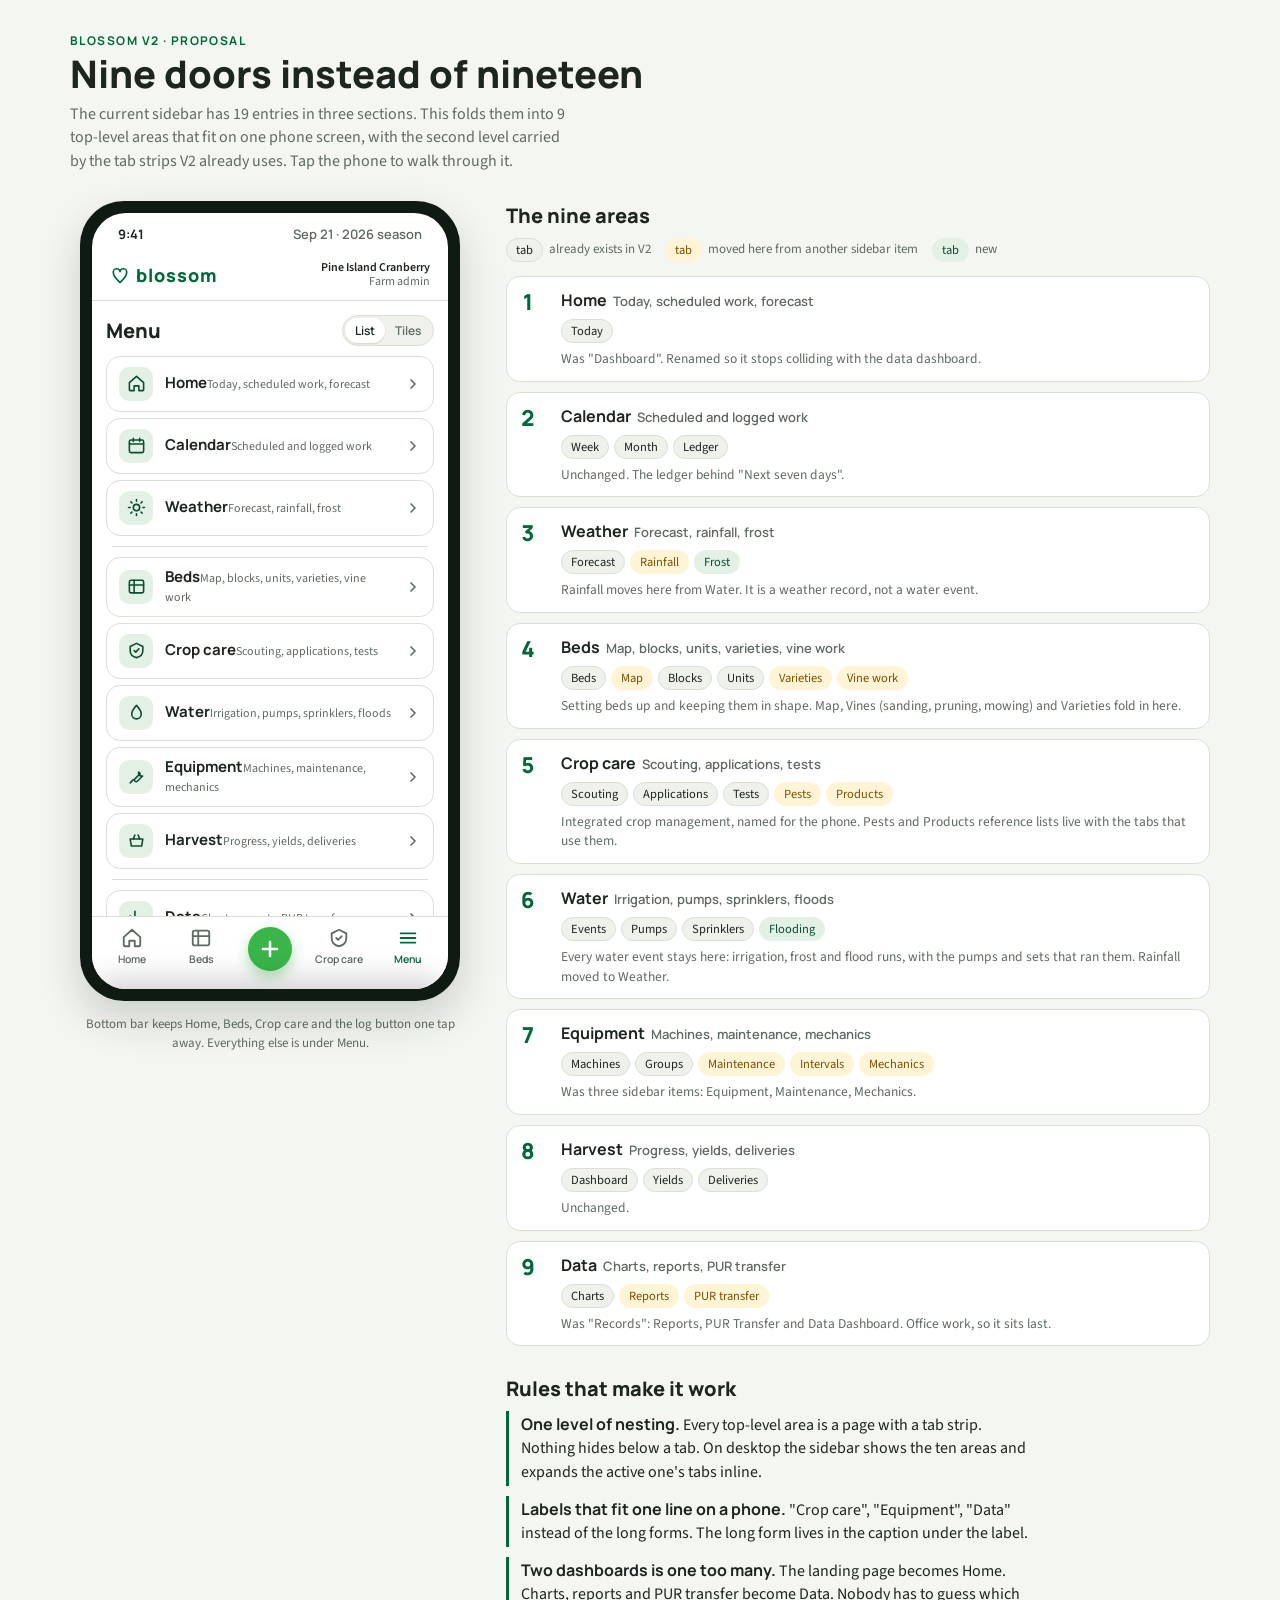
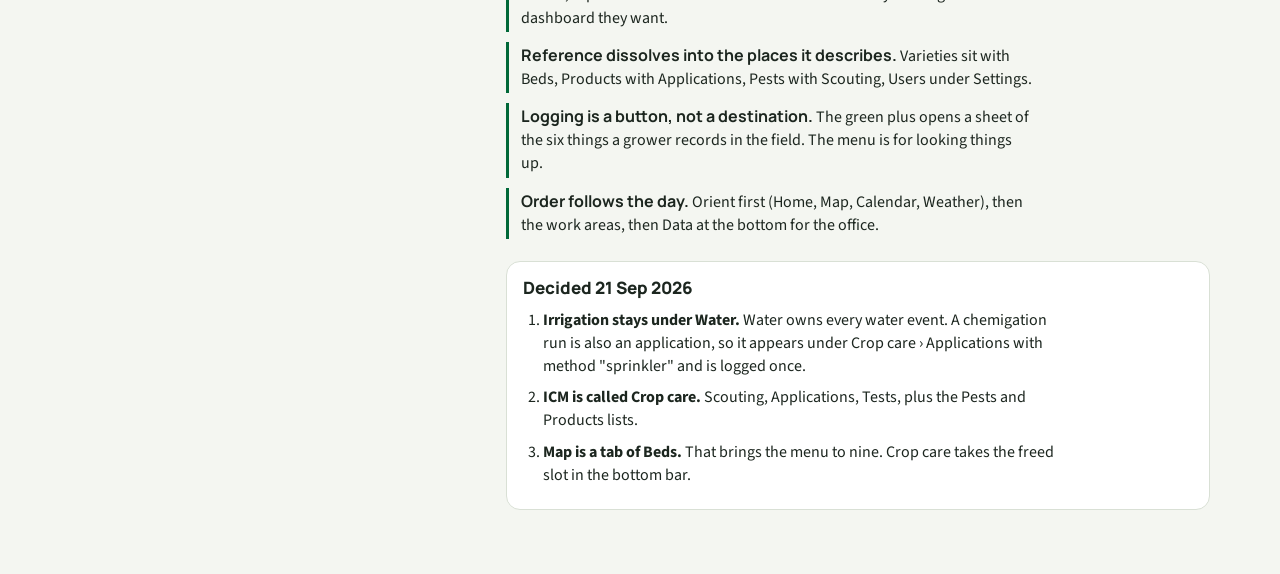
==== index.html @ a171e137 "Blossom V2 navigation proposal mockup Co-Authored-By: Claude Fable 5.1 <noreply@anthropic.com>" ====
<!doctype html>
<html lang="en">
<head>
<meta charset="utf-8">
<meta name="viewport" content="width=device-width, initial-scale=1, viewport-fit=cover">
<meta name="robots" content="noindex, nofollow">
<title>Blossom V2 Navigation</title>
<style>html{color-scheme:light dark;height:100%}body{margin:0}img{max-width:100%}[hidden]{display:none!important}</style>
<link rel="stylesheet" href="https://fonts.googleapis.com/css2?family=Manrope:wght@500;600;700;800&family=Source+Sans+3:wght@400;600&display=swap">
<style>
:root{
  --green-deep:#006838; --green:#39b54a; --lime:#d7df23;
  --bg:#f4f6f1; --surface:#ffffff; --surface-2:#eef2ea;
  --ink:#1c261f; --muted:#5f6b62; --line:#d9e0d5;
  --accent:#006838; --accent-soft:#e3f1e5; --accent-ink:#0b4d2c;
  --moved:#fff4d6; --moved-ink:#7a5200;
  --phone:#0f1a13; --shadow:0 18px 40px rgba(20,40,25,.18);
  --display:"Manrope",ui-sans-serif,system-ui,-apple-system,"Segoe UI",sans-serif;
  --body:"Source Sans 3",ui-sans-serif,system-ui,-apple-system,"Segoe UI",sans-serif;
}
@media (prefers-color-scheme: dark){
  :root:not([data-theme="light"]){
    --bg:#111813; --surface:#182019; --surface-2:#1f2a21;
    --ink:#e8eee7; --muted:#9aa89d; --line:#2b372e;
    --accent:#5ccb6c; --accent-soft:#1f3a27; --accent-ink:#bfe9c6;
    --moved:#3b3012; --moved-ink:#f0d48a;
    --phone:#050906; --shadow:0 18px 40px rgba(0,0,0,.5);
  }
}
:root[data-theme="dark"]{
  --bg:#111813; --surface:#182019; --surface-2:#1f2a21;
  --ink:#e8eee7; --muted:#9aa89d; --line:#2b372e;
  --accent:#5ccb6c; --accent-soft:#1f3a27; --accent-ink:#bfe9c6;
  --moved:#3b3012; --moved-ink:#f0d48a;
  --phone:#050906; --shadow:0 18px 40px rgba(0,0,0,.5);
}
*{box-sizing:border-box}
body{background:var(--bg);color:var(--ink);font-family:var(--body);font-size:16px;line-height:1.45;margin:0}
.wrap{max-width:1180px;margin:0 auto;padding-block:32px 64px;padding-inline:20px}
header.top{display:flex;flex-wrap:wrap;align-items:flex-end;justify-content:space-between;gap:12px 24px;margin-bottom:28px}
.eyebrow{font-family:var(--display);font-size:12px;font-weight:700;letter-spacing:.12em;text-transform:uppercase;color:var(--accent)}
h1{font-family:var(--display);font-size:clamp(26px,3.4vw,38px);font-weight:800;line-height:1.1;margin:4px 0 0;text-wrap:balance}
.lede{max-width:62ch;color:var(--muted);margin:8px 0 0}
.layout{display:grid;grid-template-columns:400px 1fr;gap:36px;align-items:start}
@media (max-width:860px){.layout{grid-template-columns:1fr}}

/* phone */
.phone-col{position:sticky;top:16px}
@media (max-width:860px){.phone-col{position:static}}
.phone{width:100%;max-width:380px;margin:0 auto;aspect-ratio:380/800;background:var(--phone);border-radius:44px;padding:12px;box-shadow:var(--shadow);position:relative}
.screen{position:absolute;inset:12px;border-radius:34px;background:var(--surface);overflow:hidden;display:flex;flex-direction:column}
.statusbar{height:44px;flex:none;display:flex;align-items:center;justify-content:space-between;padding:0 26px;font-family:var(--display);font-size:13px;font-weight:700}
.statusbar span:last-child{font-weight:600;color:var(--muted)}
.appbar{flex:none;display:flex;align-items:center;gap:10px;padding:4px 18px 10px;border-bottom:1px solid var(--line)}
.appbar .logo{display:flex;align-items:center;gap:6px;font-family:var(--display);font-weight:800;font-size:18px;letter-spacing:.06em;color:var(--green-deep)}
:root[data-theme="dark"] .appbar .logo{color:var(--accent)}
@media (prefers-color-scheme: dark){:root:not([data-theme="light"]) .appbar .logo{color:var(--accent)}}
.appbar .farm{margin-left:auto;font-size:12px;color:var(--muted);text-align:right;line-height:1.2}
.appbar .farm b{display:block;color:var(--ink);font-weight:600}
.view{flex:1;overflow:auto;padding:12px 14px 16px;-webkit-overflow-scrolling:touch}
.view[hidden]{display:none}
.viewhead{display:flex;align-items:center;gap:8px;margin:2px 0 10px}
.viewhead h2{font-family:var(--display);font-size:20px;font-weight:800;margin:0}
.viewhead .mode{margin-left:auto;display:inline-flex;border:1px solid var(--line);border-radius:999px;padding:2px;background:var(--surface-2)}
.viewhead .mode button{border:0;background:transparent;font:600 12px var(--display);color:var(--muted);padding:4px 10px;border-radius:999px;cursor:pointer}
.viewhead .mode button[aria-pressed="true"]{background:var(--surface);color:var(--ink);box-shadow:0 1px 2px rgba(0,0,0,.12)}
.menu{display:grid;gap:6px}
.menu.grid{grid-template-columns:1fr 1fr;gap:8px}
.item{display:flex;align-items:center;gap:12px;width:100%;text-align:left;border:1px solid var(--line);background:var(--surface);border-radius:14px;padding:10px 12px;cursor:pointer;color:var(--ink);font-family:var(--body)}
.item:focus-visible{outline:2px solid var(--accent);outline-offset:2px}
.item .ic{flex:none;width:34px;height:34px;border-radius:10px;background:var(--accent-soft);color:var(--accent-ink);display:grid;place-items:center}
.item .ic svg{width:19px;height:19px}
.item .lbl{font-family:var(--display);font-weight:700;font-size:15px;line-height:1.15}
.item .cap{font-size:12px;color:var(--muted);line-height:1.2;margin-top:2px}
.item .chev{margin-left:auto;color:var(--muted);flex:none}
.menu.grid .item{flex-direction:column;align-items:flex-start;gap:8px;padding:12px}
.menu.grid .item .chev{display:none}
.menu.grid .item .cap{display:-webkit-box;-webkit-line-clamp:2;-webkit-box-orient:vertical;overflow:hidden}
.divider{height:1px;background:var(--line);margin:4px 6px}
.menu.grid .divider{grid-column:1/-1}
.sub .back{display:inline-flex;align-items:center;gap:6px;border:0;background:transparent;color:var(--accent);font:600 14px var(--display);padding:4px 0;cursor:pointer}
.sub h2{font-family:var(--display);font-size:22px;font-weight:800;margin:6px 0 2px}
.sub .why{font-size:13px;color:var(--muted);margin:0 0 12px}
.tabs{display:flex;gap:6px;overflow-x:auto;padding-bottom:6px;margin-bottom:12px;scrollbar-width:none}
.tabs::-webkit-scrollbar{display:none}
.tabs button{flex:none;border:1px solid var(--line);background:var(--surface);border-radius:999px;padding:6px 12px;font:600 13px var(--display);color:var(--muted);cursor:pointer;white-space:nowrap}
.tabs button[aria-selected="true"]{background:var(--accent);border-color:var(--accent);color:#fff}
:root[data-theme="dark"] .tabs button[aria-selected="true"]{color:#0b1a0f}
@media (prefers-color-scheme: dark){:root:not([data-theme="light"]) .tabs button[aria-selected="true"]{color:#0b1a0f}}
.tabs button .from{display:inline-block;margin-left:6px;font-size:10px;font-weight:700;letter-spacing:.04em;text-transform:uppercase;background:var(--moved);color:var(--moved-ink);border-radius:6px;padding:1px 5px}
.tabs button[aria-selected="true"] .from{background:rgba(255,255,255,.25);color:#fff}
.placeholder{border:1px dashed var(--line);border-radius:14px;padding:14px;color:var(--muted);font-size:13px;min-height:120px}
.placeholder b{display:block;color:var(--ink);font-family:var(--display);font-size:15px;margin-bottom:6px}
.placeholder ul{margin:6px 0 0;padding-left:18px}
.placeholder li{margin:2px 0}
.tabbar{flex:none;display:grid;grid-template-columns:repeat(5,1fr);border-top:1px solid var(--line);padding:6px 6px 14px;background:var(--surface)}
.tabbar button{border:0;background:transparent;display:flex;flex-direction:column;align-items:center;gap:3px;font:600 10.5px var(--display);color:var(--muted);padding:4px 0;cursor:pointer;border-radius:10px}
.tabbar button svg{width:22px;height:22px}
.tabbar button[aria-current="page"]{color:var(--accent)}
.tabbar .plus{align-self:center}
.tabbar .plus span.dot{width:44px;height:44px;border-radius:50%;background:var(--green);color:#fff;display:grid;place-items:center;box-shadow:0 6px 14px rgba(57,181,74,.4)}
.tabbar .plus span.dot svg{width:24px;height:24px}
.sheet{position:absolute;left:0;right:0;bottom:0;background:var(--surface);border-radius:22px 22px 0 0;padding:10px 14px 24px;box-shadow:0 -10px 30px rgba(0,0,0,.18);transform:translateY(100%);transition:transform .25s ease}
.sheet.open{transform:none}
@media (prefers-reduced-motion:reduce){.sheet{transition:none}}
.sheet .grab{width:38px;height:4px;border-radius:2px;background:var(--line);margin:0 auto 10px}
.sheet h3{font-family:var(--display);font-size:16px;margin:0 0 8px}
.sheet .log{display:grid;grid-template-columns:1fr 1fr;gap:6px}
.sheet .log button{border:1px solid var(--line);background:var(--surface-2);border-radius:12px;padding:10px;text-align:left;font:600 13px var(--display);color:var(--ink);cursor:pointer}
.sheet .log button small{display:block;font:400 11px var(--body);color:var(--muted);margin-top:2px}
.scrim{position:absolute;inset:0;background:rgba(10,20,12,.35);opacity:0;pointer-events:none;transition:opacity .2s}
.scrim.open{opacity:1;pointer-events:auto}
.hint{text-align:center;font-size:13px;color:var(--muted);margin-top:14px}

/* right column */
.doc h2{font-family:var(--display);font-size:20px;font-weight:800;margin:0 0 8px}
.doc p{margin:0 0 12px;max-width:66ch}
.tree{display:grid;gap:10px;margin:0 0 28px}
.node{border:1px solid var(--line);background:var(--surface);border-radius:14px;padding:12px 14px;display:grid;grid-template-columns:auto 1fr;gap:6px 12px;align-items:start}
.node .n{font-family:var(--display);font-weight:800;font-size:22px;color:var(--accent);line-height:1;padding-top:2px;min-width:28px;font-variant-numeric:tabular-nums}
.node .t{font-family:var(--display);font-weight:700;font-size:16px}
.node .t small{font-weight:600;color:var(--muted);margin-left:6px;font-size:13px}
.node .chips{grid-column:2;display:flex;flex-wrap:wrap;gap:5px}
.chip{font-size:12.5px;border:1px solid var(--line);border-radius:999px;padding:2px 9px;background:var(--surface-2);color:var(--ink)}
.chip.moved{background:var(--moved);color:var(--moved-ink);border-color:transparent}
.chip.new{background:var(--accent-soft);color:var(--accent-ink);border-color:transparent}
.node .note{grid-column:2;font-size:13.5px;color:var(--muted)}
.legend{display:flex;flex-wrap:wrap;gap:8px 14px;font-size:13px;color:var(--muted);margin:0 0 14px}
.legend span{display:inline-flex;align-items:center;gap:6px}
.rules{display:grid;gap:10px;margin:0;padding:0;list-style:none}
.rules li{border-left:3px solid var(--accent);padding:2px 0 2px 12px;max-width:66ch}
.rules b{font-family:var(--display)}
.decide{background:var(--surface);border:1px solid var(--line);border-radius:14px;padding:14px 16px;margin-top:22px}
.decide h2{font-size:17px}
.decide ol{margin:0;padding-left:20px}
.decide li{margin:0 0 8px;max-width:66ch}
</style>

</head>
<body>
<div class="wrap">
  <header class="top">
    <div>
      <div class="eyebrow">Blossom V2 · proposal</div>
      <h1>Nine doors instead of nineteen</h1>
      <p class="lede">The current sidebar has 19 entries in three sections. This folds them into 9 top-level areas that fit on one phone screen, with the second level carried by the tab strips V2 already uses. Tap the phone to walk through it.</p>
    </div>
  </header>

  <div class="layout">
    <div class="phone-col">
      <div class="phone">
        <div class="screen">
          <div class="statusbar"><span>9:41</span><span>Sep 21 · 2026 season</span></div>
          <div class="appbar">
            <div class="logo"><svg width="20" height="20" viewBox="0 0 24 24" fill="none" stroke="currentColor" stroke-width="2" stroke-linecap="round" stroke-linejoin="round"><path d="M12 21c-4-4-8-7-8-12a4 4 0 0 1 8-1 4 4 0 0 1 8 1c0 5-4 8-8 12z"/></svg>blossom</div>
            <div class="farm"><b>Pine Island Cranberry</b>Farm admin</div>
          </div>

          <div class="view" id="menuView">
            <div class="viewhead">
              <h2>Menu</h2>
              <div class="mode" role="group" aria-label="Menu layout">
                <button type="button" id="modeList" aria-pressed="true">List</button>
                <button type="button" id="modeGrid" aria-pressed="false">Tiles</button>
              </div>
            </div>
            <div class="menu" id="menu"></div>
            <p class="hint">Faint lines group the nine into orient · work · review.</p>
          </div>

          <div class="view sub" id="subView" hidden>
            <button type="button" class="back" id="backBtn"><svg width="16" height="16" viewBox="0 0 24 24" fill="none" stroke="currentColor" stroke-width="2.5" stroke-linecap="round" stroke-linejoin="round"><path d="M15 18l-6-6 6-6"/></svg>Menu</button>
            <h2 id="subTitle"></h2>
            <p class="why" id="subWhy"></p>
            <div class="tabs" id="subTabs" role="tablist"></div>
            <div class="placeholder" id="subBody"></div>
          </div>

          <div class="tabbar">
            <button type="button" data-go="home"><svg viewBox="0 0 24 24" fill="none" stroke="currentColor" stroke-width="2" stroke-linecap="round" stroke-linejoin="round"><path d="M3 11l9-8 9 8v9a1 1 0 0 1-1 1h-5v-6H9v6H4a1 1 0 0 1-1-1z"/></svg>Home</button>
            <button type="button" data-go="beds"><svg viewBox="0 0 24 24" fill="none" stroke="currentColor" stroke-width="2" stroke-linecap="round" stroke-linejoin="round"><rect x="3" y="4" width="18" height="16" rx="2"/><path d="M3 10h18M9 4v16"/></svg>Beds</button>
            <button type="button" class="plus" id="plusBtn" aria-label="Log something"><span class="dot"><svg viewBox="0 0 24 24" fill="none" stroke="currentColor" stroke-width="2.5" stroke-linecap="round"><path d="M12 5v14M5 12h14"/></svg></span></button>
            <button type="button" data-go="icm"><svg viewBox="0 0 24 24" fill="none" stroke="currentColor" stroke-width="2" stroke-linecap="round" stroke-linejoin="round"><path d="M12 3l8 4v5c0 5-3.5 8-8 9-4.5-1-8-4-8-9V7z"/><path d="M9 12l2 2 4-4"/></svg>Crop care</button>
            <button type="button" id="menuBtn" aria-current="page"><svg viewBox="0 0 24 24" fill="none" stroke="currentColor" stroke-width="2" stroke-linecap="round"><path d="M4 7h16M4 12h16M4 17h16"/></svg>Menu</button>
          </div>

          <div class="scrim" id="scrim"></div>
          <div class="sheet" id="sheet" role="dialog" aria-label="Log something">
            <div class="grab"></div>
            <h3>Log something</h3>
            <div class="log">
              <button type="button">Scouting report<small>Sweep counts by bed</small></button>
              <button type="button">Application<small>Product, rate, beds, method</small></button>
              <button type="button">Irrigation or frost<small>Pump, sprinkler set, hours</small></button>
              <button type="button">Vine work<small>Sanding, pruning, mowing</small></button>
              <button type="button">Harvest delivery<small>Barrels by bed</small></button>
              <button type="button">Maintenance<small>Service or work order</small></button>
            </div>
          </div>
        </div>
      </div>
      <p class="hint">Bottom bar keeps Home, Beds, Crop care and the log button one tap away. Everything else is under Menu.</p>
    </div>

    <div class="doc">
      <h2>The nine areas</h2>
      <div class="legend">
        <span><span class="chip">tab</span> already exists in V2</span>
        <span><span class="chip moved">tab</span> moved here from another sidebar item</span>
        <span><span class="chip new">tab</span> new</span>
      </div>
      <div class="tree" id="tree"></div>

      <h2>Rules that make it work</h2>
      <ul class="rules">
        <li><b>One level of nesting.</b> Every top-level area is a page with a tab strip. Nothing hides below a tab. On desktop the sidebar shows the ten areas and expands the active one's tabs inline.</li>
        <li><b>Labels that fit one line on a phone.</b> "Crop care", "Equipment", "Data" instead of the long forms. The long form lives in the caption under the label.</li>
        <li><b>Two dashboards is one too many.</b> The landing page becomes Home. Charts, reports and PUR transfer become Data. Nobody has to guess which dashboard they want.</li>
        <li><b>Reference dissolves into the places it describes.</b> Varieties sit with Beds, Products with Applications, Pests with Scouting, Users under Settings.</li>
        <li><b>Logging is a button, not a destination.</b> The green plus opens a sheet of the six things a grower records in the field. The menu is for looking things up.</li>
        <li><b>Order follows the day.</b> Orient first (Home, Map, Calendar, Weather), then the work areas, then Data at the bottom for the office.</li>
      </ul>

      <div class="decide">
        <h2>Decided 21 Sep 2026</h2>
        <ol>
          <li><b>Irrigation stays under Water.</b> Water owns every water event. A chemigation run is also an application, so it appears under Crop care › Applications with method "sprinkler" and is logged once.</li>
          <li><b>ICM is called Crop care.</b> Scouting, Applications, Tests, plus the Pests and Products lists.</li>
          <li><b>Map is a tab of Beds.</b> That brings the menu to nine. Crop care takes the freed slot in the bottom bar.</li>
        </ol>
      </div>
    </div>
  </div>
</div>

<script>
const ICONS = {
  home:'<svg viewBox="0 0 24 24" fill="none" stroke="currentColor" stroke-width="2" stroke-linecap="round" stroke-linejoin="round"><path d="M3 11l9-8 9 8v9a1 1 0 0 1-1 1h-5v-6H9v6H4a1 1 0 0 1-1-1z"/></svg>',
  beds:'<svg viewBox="0 0 24 24" fill="none" stroke="currentColor" stroke-width="2" stroke-linecap="round" stroke-linejoin="round"><rect x="3" y="4" width="18" height="16" rx="2"/><path d="M3 10h18M9 4v16"/></svg>',
  map:'<svg viewBox="0 0 24 24" fill="none" stroke="currentColor" stroke-width="2" stroke-linecap="round" stroke-linejoin="round"><path d="M9 4l6 2 6-2v14l-6 2-6-2-6 2V6z"/><path d="M9 4v14M15 6v14"/></svg>',
  calendar:'<svg viewBox="0 0 24 24" fill="none" stroke="currentColor" stroke-width="2" stroke-linecap="round" stroke-linejoin="round"><rect x="3" y="5" width="18" height="16" rx="2"/><path d="M3 10h18M8 3v4M16 3v4"/></svg>',
  weather:'<svg viewBox="0 0 24 24" fill="none" stroke="currentColor" stroke-width="2" stroke-linecap="round" stroke-linejoin="round"><circle cx="12" cy="12" r="4"/><path d="M12 2v2M12 20v2M2 12h2M20 12h2M4.9 4.9l1.4 1.4M17.7 17.7l1.4 1.4M4.9 19.1l1.4-1.4M17.7 6.3l1.4-1.4"/></svg>',
  icm:'<svg viewBox="0 0 24 24" fill="none" stroke="currentColor" stroke-width="2" stroke-linecap="round" stroke-linejoin="round"><path d="M12 3l8 4v5c0 5-3.5 8-8 9-4.5-1-8-4-8-9V7z"/><path d="M9 12l2 2 4-4"/></svg>',
  water:'<svg viewBox="0 0 24 24" fill="none" stroke="currentColor" stroke-width="2" stroke-linecap="round" stroke-linejoin="round"><path d="M12 3s6 6.5 6 11a6 6 0 0 1-12 0c0-4.5 6-11 6-11z"/></svg>',
  equipment:'<svg viewBox="0 0 24 24" fill="none" stroke="currentColor" stroke-width="2" stroke-linecap="round" stroke-linejoin="round"><path d="M14.7 6.3a4 4 0 0 0 5 5L13 18a2.1 2.1 0 0 1-3-3l6.7-6.7z"/><path d="M4 20l4-4"/></svg>',
  harvest:'<svg viewBox="0 0 24 24" fill="none" stroke="currentColor" stroke-width="2" stroke-linecap="round" stroke-linejoin="round"><path d="M4 10h16l-1.5 9h-13z"/><path d="M8 10l2-5M16 10l-2-5"/></svg>',
  data:'<svg viewBox="0 0 24 24" fill="none" stroke="currentColor" stroke-width="2" stroke-linecap="round" stroke-linejoin="round"><path d="M4 20V10M10 20V4M16 20v-7M22 20H2"/></svg>'
};

const AREAS = [
  {id:'home', label:'Home', cap:'Today, scheduled work, forecast', group:1,
   why:'Was "Dashboard". Renamed so it stops colliding with the data dashboard.',
   tabs:[['Today','']],
   body:{b:'What is on screen', items:['Scouting since last walk','Soil and tissue tests due','Equipment past its interval','Next seven days: scheduled vs forecast']}},
  {id:'calendar', label:'Calendar', cap:'Scheduled and logged work', group:1,
   why:'Unchanged. The ledger behind "Next seven days".',
   tabs:[['Week',''],['Month',''],['Ledger','']],
   body:{b:'Calendar', items:['Everything scheduled across all areas','Filter by area or crew']}},
  {id:'weather', label:'Weather', cap:'Forecast, rainfall, frost', group:1,
   why:'Rainfall moves here from Water. It is a weather record, not a water event.',
   tabs:[['Forecast',''],['Rainfall','moved'],['Frost','new']],
   body:{b:'Weather', items:['7-day forecast with wind for spray windows','Rain gauge log','Frost nights and low readings']}},

  {id:'beds', label:'Beds', cap:'Map, blocks, units, varieties, vine work', group:2,
   why:'Setting beds up and keeping them in shape. Map, Vines (sanding, pruning, mowing) and Varieties fold in here.',
   tabs:[['Beds',''],['Map','moved'],['Blocks',''],['Units',''],['Varieties','moved'],['Vine work','moved']],
   body:{b:'Bed maintenance', items:['Map tab: tap a bed on the ground to open it','Sanding, pruning and mowing history by bed','Years since last sanding at a glance','Planted year, production status, acreage']}},
  {id:'icm', label:'Crop care', cap:'Scouting, applications, tests', group:2,
   why:'Integrated crop management, named for the phone. Pests and Products reference lists live with the tabs that use them.',
   tabs:[['Scouting',''],['Applications',''],['Tests',''],['Pests','moved'],['Products','moved']],
   body:{b:'Crop care', items:['Sweep counts vs threshold per pest','Applications with method: boom, sprinkler, air','Soil and tissue by list or periodic table','Pest thresholds and product labels one tap from the log']}},
  {id:'water', label:'Water', cap:'Irrigation, pumps, sprinklers, floods', group:2,
   why:'Every water event stays here: irrigation, frost and flood runs, with the pumps and sets that ran them. Rainfall moved to Weather.',
   tabs:[['Events',''],['Pumps',''],['Sprinklers',''],['Flooding','new']],
   body:{b:'Water', items:['Irrigation and frost runs by pump and set','Chemigation shows here and under Applications','Pump list with meter readings','Harvest and winter floods by bed']}},
  {id:'equipment', label:'Equipment', cap:'Machines, maintenance, mechanics', group:2,
   why:'Was three sidebar items: Equipment, Maintenance, Mechanics.',
   tabs:[['Machines',''],['Groups',''],['Maintenance','moved'],['Intervals','moved'],['Mechanics','moved']],
   body:{b:'Equipment', items:['Machines with next service due','Log an event or request a work order','Service intervals by hours or date']}},
  {id:'harvest', label:'Harvest', cap:'Progress, yields, deliveries', group:2,
   why:'Unchanged.',
   tabs:[['Dashboard',''],['Yields',''],['Deliveries','']],
   body:{b:'Harvest', items:['Percent harvested and barrels to date','Barrels per acre by bed and variety','Delivery tickets']}},

  {id:'data', label:'Data', cap:'Charts, reports, PUR transfer', group:3,
   why:'Was "Records": Reports, PUR Transfer and Data Dashboard. Office work, so it sits last.',
   tabs:[['Charts',''],['Reports','moved'],['PUR transfer','moved']],
   body:{b:'Data', items:['Yield by year, barrels per acre by variety','Printable and exportable reports','Pesticide use report transfer']}}
];

const menu = document.getElementById('menu');
const tree = document.getElementById('tree');
let lastGroup = 0;
AREAS.forEach((a, i) => {
  if (a.group !== lastGroup && lastGroup !== 0) {
    const d = document.createElement('div'); d.className='divider'; menu.appendChild(d);
  }
  lastGroup = a.group;
  const b = document.createElement('button');
  b.type='button'; b.className='item'; b.dataset.id=a.id;
  b.innerHTML = `<span class="ic">${ICONS[a.id]}</span><span><span class="lbl">${a.label}</span><span class="cap">${a.cap}</span></span><svg class="chev" width="16" height="16" viewBox="0 0 24 24" fill="none" stroke="currentColor" stroke-width="2.5" stroke-linecap="round" stroke-linejoin="round"><path d="M9 6l6 6-6 6"/></svg>`;
  b.addEventListener('click', () => open(a.id));
  menu.appendChild(b);

  const n = document.createElement('div'); n.className='node';
  const chips = a.tabs.map(([t,k]) => `<span class="chip ${k}">${t}</span>`).join('');
  n.innerHTML = `<div class="n">${i+1}</div><div class="t">${a.label}<small>${a.cap}</small></div><div class="chips">${chips}</div><div class="note">${a.why}</div>`;
  tree.appendChild(n);
});

const menuView = document.getElementById('menuView');
const subView = document.getElementById('subView');
const menuBtn = document.getElementById('menuBtn');
function setCurrent(id){
  document.querySelectorAll('.tabbar button[data-go]').forEach(b => b.removeAttribute('aria-current'));
  menuBtn.removeAttribute('aria-current');
  const t = document.querySelector(`.tabbar button[data-go="${id}"]`);
  if (t) t.setAttribute('aria-current','page'); else if (id==='menu') menuBtn.setAttribute('aria-current','page');
}
function open(id){
  const a = AREAS.find(x => x.id===id); if(!a) return;
  document.getElementById('subTitle').textContent = a.label;
  document.getElementById('subWhy').textContent = a.why;
  const tabs = document.getElementById('subTabs'); tabs.innerHTML='';
  a.tabs.forEach(([t,k],i) => {
    const b = document.createElement('button'); b.type='button'; b.setAttribute('role','tab');
    b.setAttribute('aria-selected', i===0 ? 'true':'false');
    b.innerHTML = t + (k==='moved' ? '<span class="from">moved</span>' : k==='new' ? '<span class="from">new</span>' : '');
    b.addEventListener('click', () => { tabs.querySelectorAll('button').forEach(x=>x.setAttribute('aria-selected','false')); b.setAttribute('aria-selected','true'); });
    tabs.appendChild(b);
  });
  document.getElementById('subBody').innerHTML = `<b>${a.body.b}</b><ul>${a.body.items.map(x=>`<li>${x}</li>`).join('')}</ul>`;
  menuView.hidden = true; subView.hidden = false; subView.scrollTop = 0;
  setCurrent(id);
}
function showMenu(){ subView.hidden = true; menuView.hidden = false; setCurrent('menu'); }
document.getElementById('backBtn').addEventListener('click', showMenu);
menuBtn.addEventListener('click', showMenu);
document.querySelectorAll('.tabbar button[data-go]').forEach(b => b.addEventListener('click', () => open(b.dataset.go)));

const sheet = document.getElementById('sheet'), scrim = document.getElementById('scrim');
function toggleSheet(on){ sheet.classList.toggle('open', on); scrim.classList.toggle('open', on); }
document.getElementById('plusBtn').addEventListener('click', () => toggleSheet(!sheet.classList.contains('open')));
scrim.addEventListener('click', () => toggleSheet(false));
sheet.querySelectorAll('.log button').forEach(b => b.addEventListener('click', () => toggleSheet(false)));

const modeList = document.getElementById('modeList'), modeGrid = document.getElementById('modeGrid');
function setMode(grid){
  menu.classList.toggle('grid', grid);
  modeList.setAttribute('aria-pressed', String(!grid)); modeGrid.setAttribute('aria-pressed', String(grid));
  try{ localStorage.setItem('navMode', grid?'grid':'list'); }catch(e){}
}
modeList.addEventListener('click', () => setMode(false));
modeGrid.addEventListener('click', () => setMode(true));
try{ if(localStorage.getItem('navMode')==='grid') setMode(true); }catch(e){}
</script>

</body>
</html>
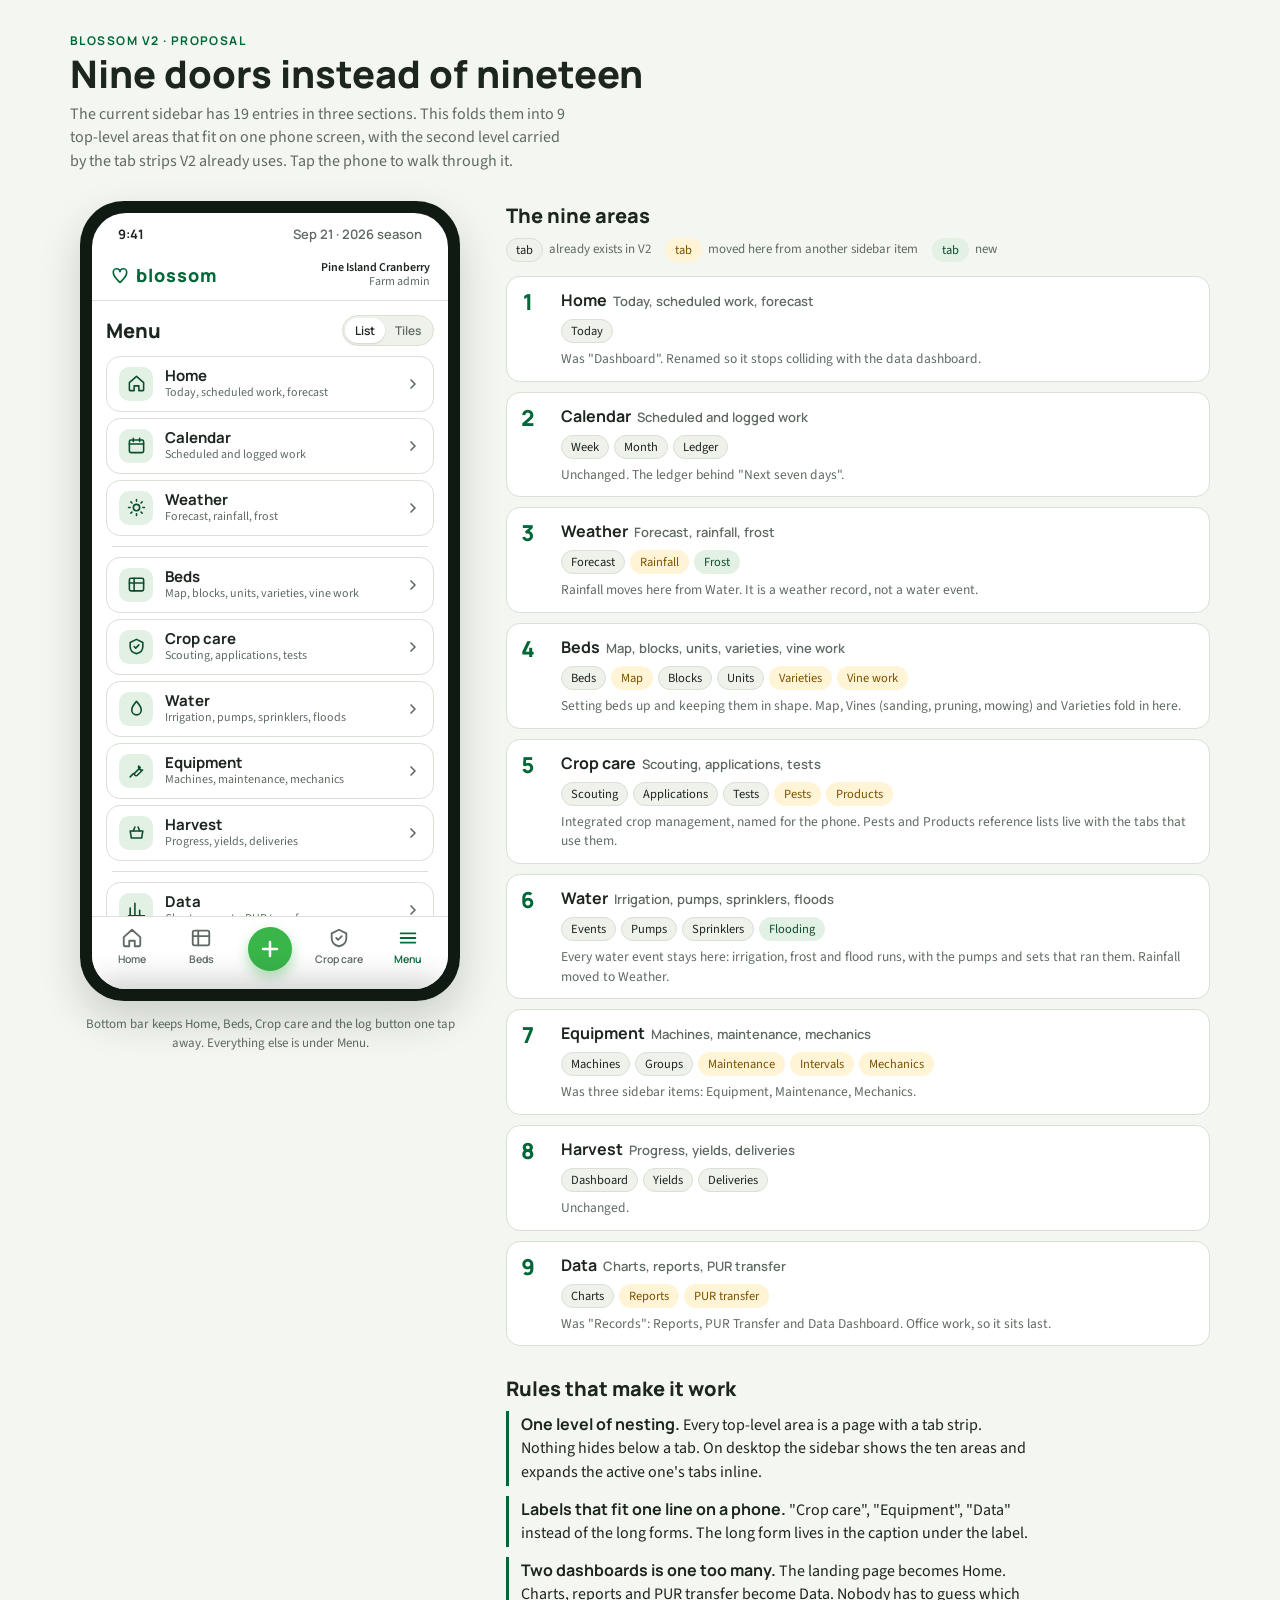
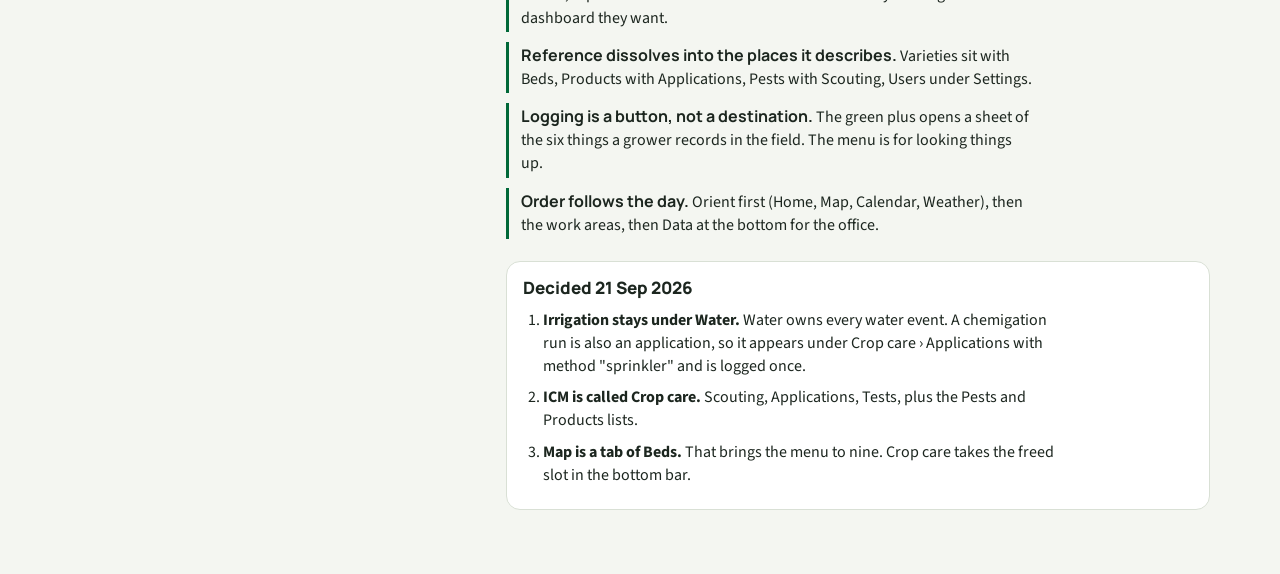
==== commit ea99cc00: "Stack menu label over caption Co-Authored-By: Claude Fable 5.1 <noreply@anthropic.com>" ====
--- a/index.html
+++ b/index.html
@@ -70,6 +70,7 @@
 .item:focus-visible{outline:2px solid var(--accent);outline-offset:2px}
 .item .ic{flex:none;width:34px;height:34px;border-radius:10px;background:var(--accent-soft);color:var(--accent-ink);display:grid;place-items:center}
 .item .ic svg{width:19px;height:19px}
+.item>span:not(.ic){display:flex;flex-direction:column;min-width:0}
 .item .lbl{font-family:var(--display);font-weight:700;font-size:15px;line-height:1.15}
 .item .cap{font-size:12px;color:var(--muted);line-height:1.2;margin-top:2px}
 .item .chev{margin-left:auto;color:var(--muted);flex:none}
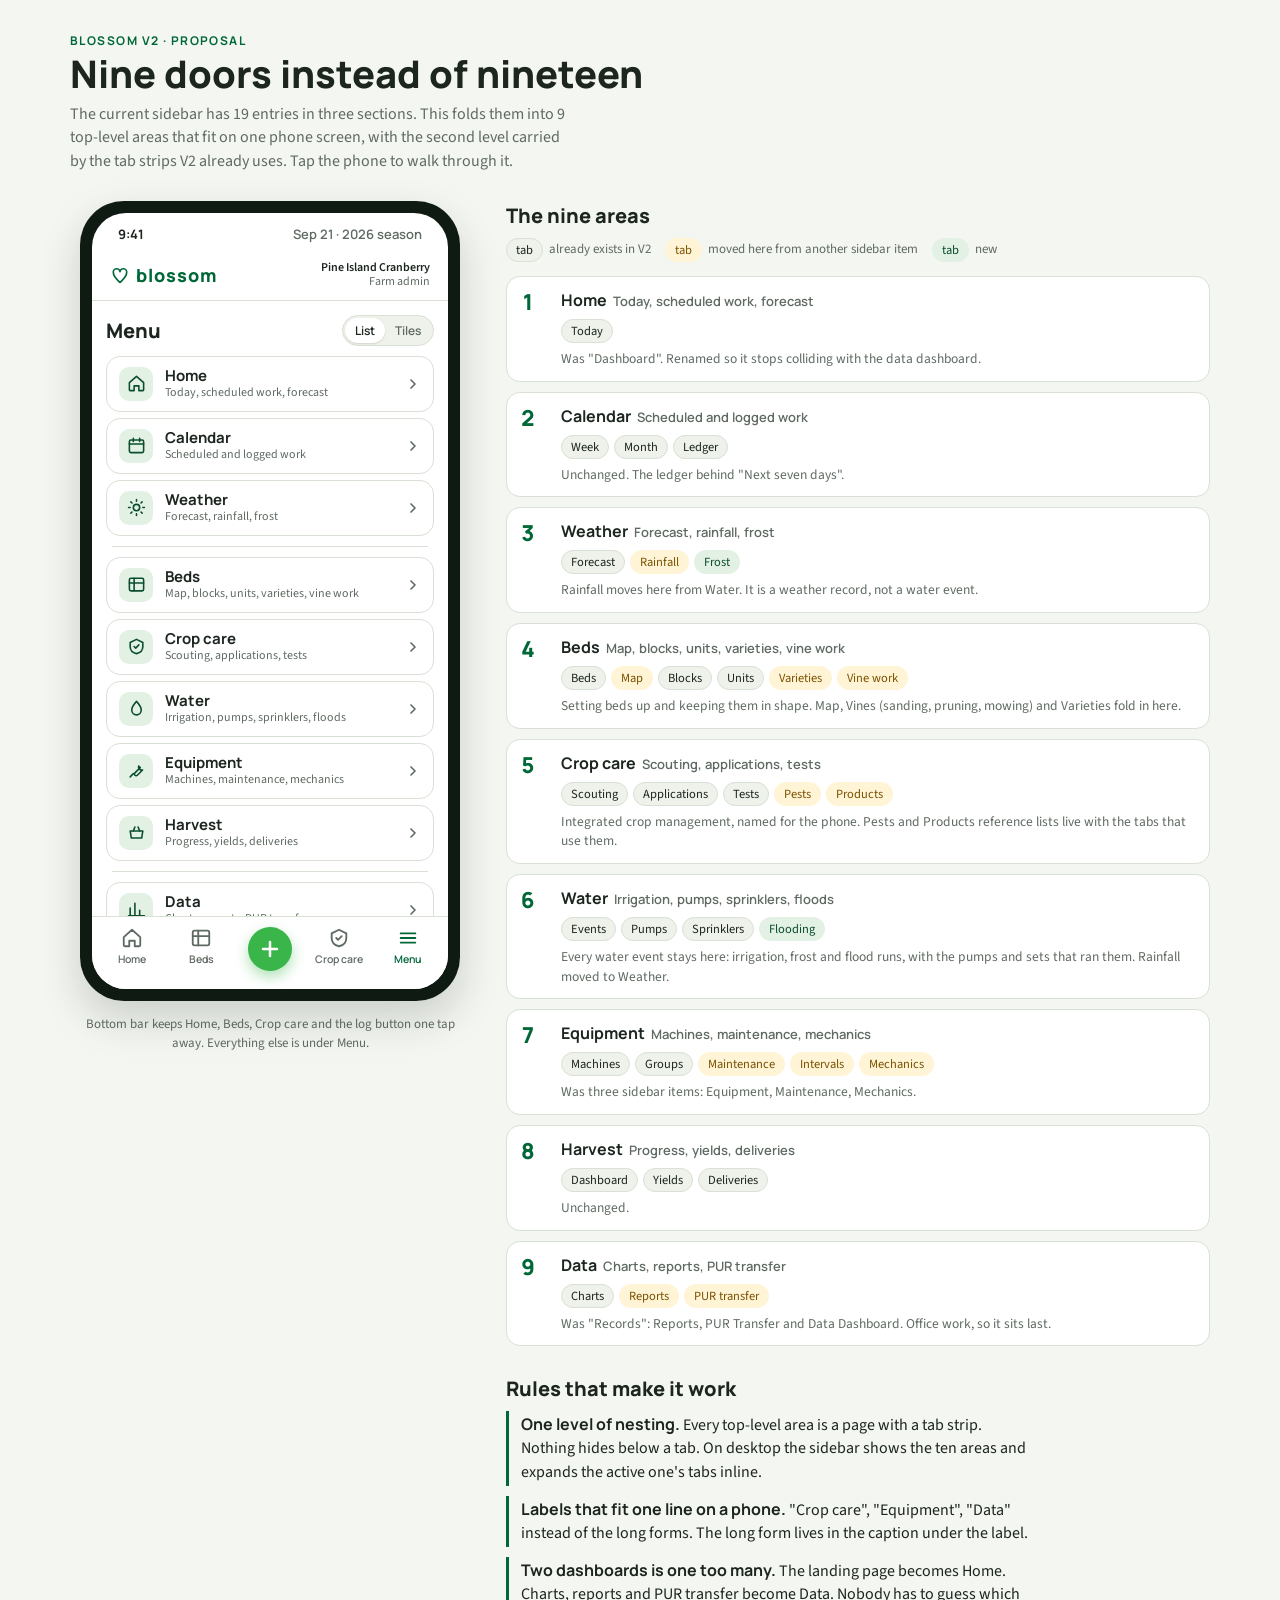
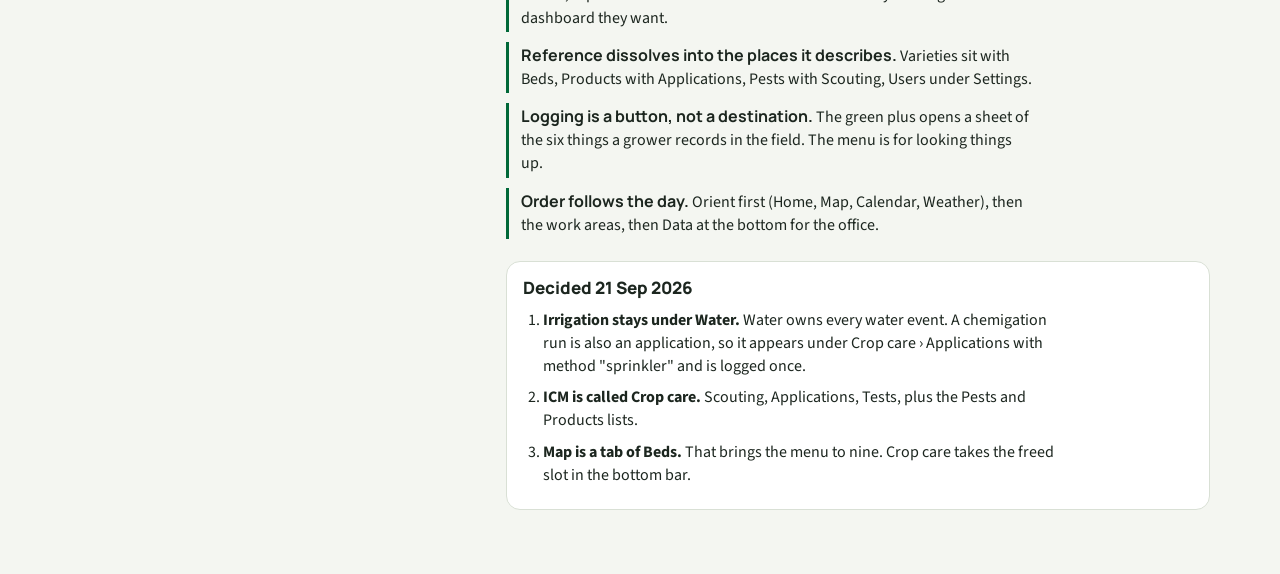
==== commit 9a3a957a: "Keep the hidden log sheet out of the scrollable area Co-Authored-By: Claude Fable 5.1 <noreply@anthr" ====
--- a/index.html
+++ b/index.html
@@ -48,7 +48,7 @@
 .phone-col{position:sticky;top:16px}
 @media (max-width:860px){.phone-col{position:static}}
 .phone{width:100%;max-width:380px;margin:0 auto;aspect-ratio:380/800;background:var(--phone);border-radius:44px;padding:12px;box-shadow:var(--shadow);position:relative}
-.screen{position:absolute;inset:12px;border-radius:34px;background:var(--surface);overflow:hidden;display:flex;flex-direction:column}
+.screen{position:absolute;inset:12px;border-radius:34px;background:var(--surface);overflow:clip;display:flex;flex-direction:column}
 .statusbar{height:44px;flex:none;display:flex;align-items:center;justify-content:space-between;padding:0 26px;font-family:var(--display);font-size:13px;font-weight:700}
 .statusbar span:last-child{font-weight:600;color:var(--muted)}
 .appbar{flex:none;display:flex;align-items:center;gap:10px;padding:4px 18px 10px;border-bottom:1px solid var(--line)}
@@ -82,13 +82,15 @@
 .sub .back{display:inline-flex;align-items:center;gap:6px;border:0;background:transparent;color:var(--accent);font:600 14px var(--display);padding:4px 0;cursor:pointer}
 .sub h2{font-family:var(--display);font-size:22px;font-weight:800;margin:6px 0 2px}
 .sub .why{font-size:13px;color:var(--muted);margin:0 0 12px}
-.tabs{display:flex;gap:6px;overflow-x:auto;padding-bottom:6px;margin-bottom:12px;scrollbar-width:none}
-.tabs::-webkit-scrollbar{display:none}
-.tabs button{flex:none;border:1px solid var(--line);background:var(--surface);border-radius:999px;padding:6px 12px;font:600 13px var(--display);color:var(--muted);cursor:pointer;white-space:nowrap}
+.tabs{display:grid;gap:6px;margin-bottom:12px}
+.tabs button{display:flex;align-items:center;gap:10px;width:100%;text-align:left;border:1px solid var(--line);background:var(--surface);border-radius:14px;padding:11px 12px;font:700 15px var(--display);color:var(--ink);cursor:pointer}
+.tabs button::after{content:"";margin-left:auto;width:8px;height:8px;border-right:2.5px solid var(--muted);border-bottom:2.5px solid var(--muted);transform:rotate(-45deg);flex:none}
 .tabs button[aria-selected="true"]{background:var(--accent);border-color:var(--accent);color:#fff}
+.tabs button[aria-selected="true"]::after{border-color:#fff}
+.tabs button:focus-visible{outline:2px solid var(--accent);outline-offset:2px}
 :root[data-theme="dark"] .tabs button[aria-selected="true"]{color:#0b1a0f}
 @media (prefers-color-scheme: dark){:root:not([data-theme="light"]) .tabs button[aria-selected="true"]{color:#0b1a0f}}
-.tabs button .from{display:inline-block;margin-left:6px;font-size:10px;font-weight:700;letter-spacing:.04em;text-transform:uppercase;background:var(--moved);color:var(--moved-ink);border-radius:6px;padding:1px 5px}
+.tabs button .from{display:inline-block;margin-left:2px;font-size:10px;font-weight:700;letter-spacing:.04em;text-transform:uppercase;background:var(--moved);color:var(--moved-ink);border-radius:6px;padding:1px 5px}
 .tabs button[aria-selected="true"] .from{background:rgba(255,255,255,.25);color:#fff}
 .placeholder{border:1px dashed var(--line);border-radius:14px;padding:14px;color:var(--muted);font-size:13px;min-height:120px}
 .placeholder b{display:block;color:var(--ink);font-family:var(--display);font-size:15px;margin-bottom:6px}
@@ -101,8 +103,8 @@
 .tabbar .plus{align-self:center}
 .tabbar .plus span.dot{width:44px;height:44px;border-radius:50%;background:var(--green);color:#fff;display:grid;place-items:center;box-shadow:0 6px 14px rgba(57,181,74,.4)}
 .tabbar .plus span.dot svg{width:24px;height:24px}
-.sheet{position:absolute;left:0;right:0;bottom:0;background:var(--surface);border-radius:22px 22px 0 0;padding:10px 14px 24px;box-shadow:0 -10px 30px rgba(0,0,0,.18);transform:translateY(100%);transition:transform .25s ease}
-.sheet.open{transform:none}
+.sheet{position:absolute;left:0;right:0;bottom:0;background:var(--surface);border-radius:22px 22px 0 0;padding:10px 14px 24px;box-shadow:0 -10px 30px rgba(0,0,0,.18);transform:translateY(100%);visibility:hidden;transition:transform .25s ease,visibility 0s linear .25s}
+.sheet.open{transform:none;visibility:visible;transition:transform .25s ease,visibility 0s}
 @media (prefers-reduced-motion:reduce){.sheet{transition:none}}
 .sheet .grab{width:38px;height:4px;border-radius:2px;background:var(--line);margin:0 auto 10px}
 .sheet h3{font-family:var(--display);font-size:16px;margin:0 0 8px}
@@ -174,7 +176,7 @@
             <button type="button" class="back" id="backBtn"><svg width="16" height="16" viewBox="0 0 24 24" fill="none" stroke="currentColor" stroke-width="2.5" stroke-linecap="round" stroke-linejoin="round"><path d="M15 18l-6-6 6-6"/></svg>Menu</button>
             <h2 id="subTitle"></h2>
             <p class="why" id="subWhy"></p>
-            <div class="tabs" id="subTabs" role="tablist"></div>
+            <div class="tabs" id="subTabs" role="tablist" aria-label="Sections"></div>
             <div class="placeholder" id="subBody"></div>
           </div>
 
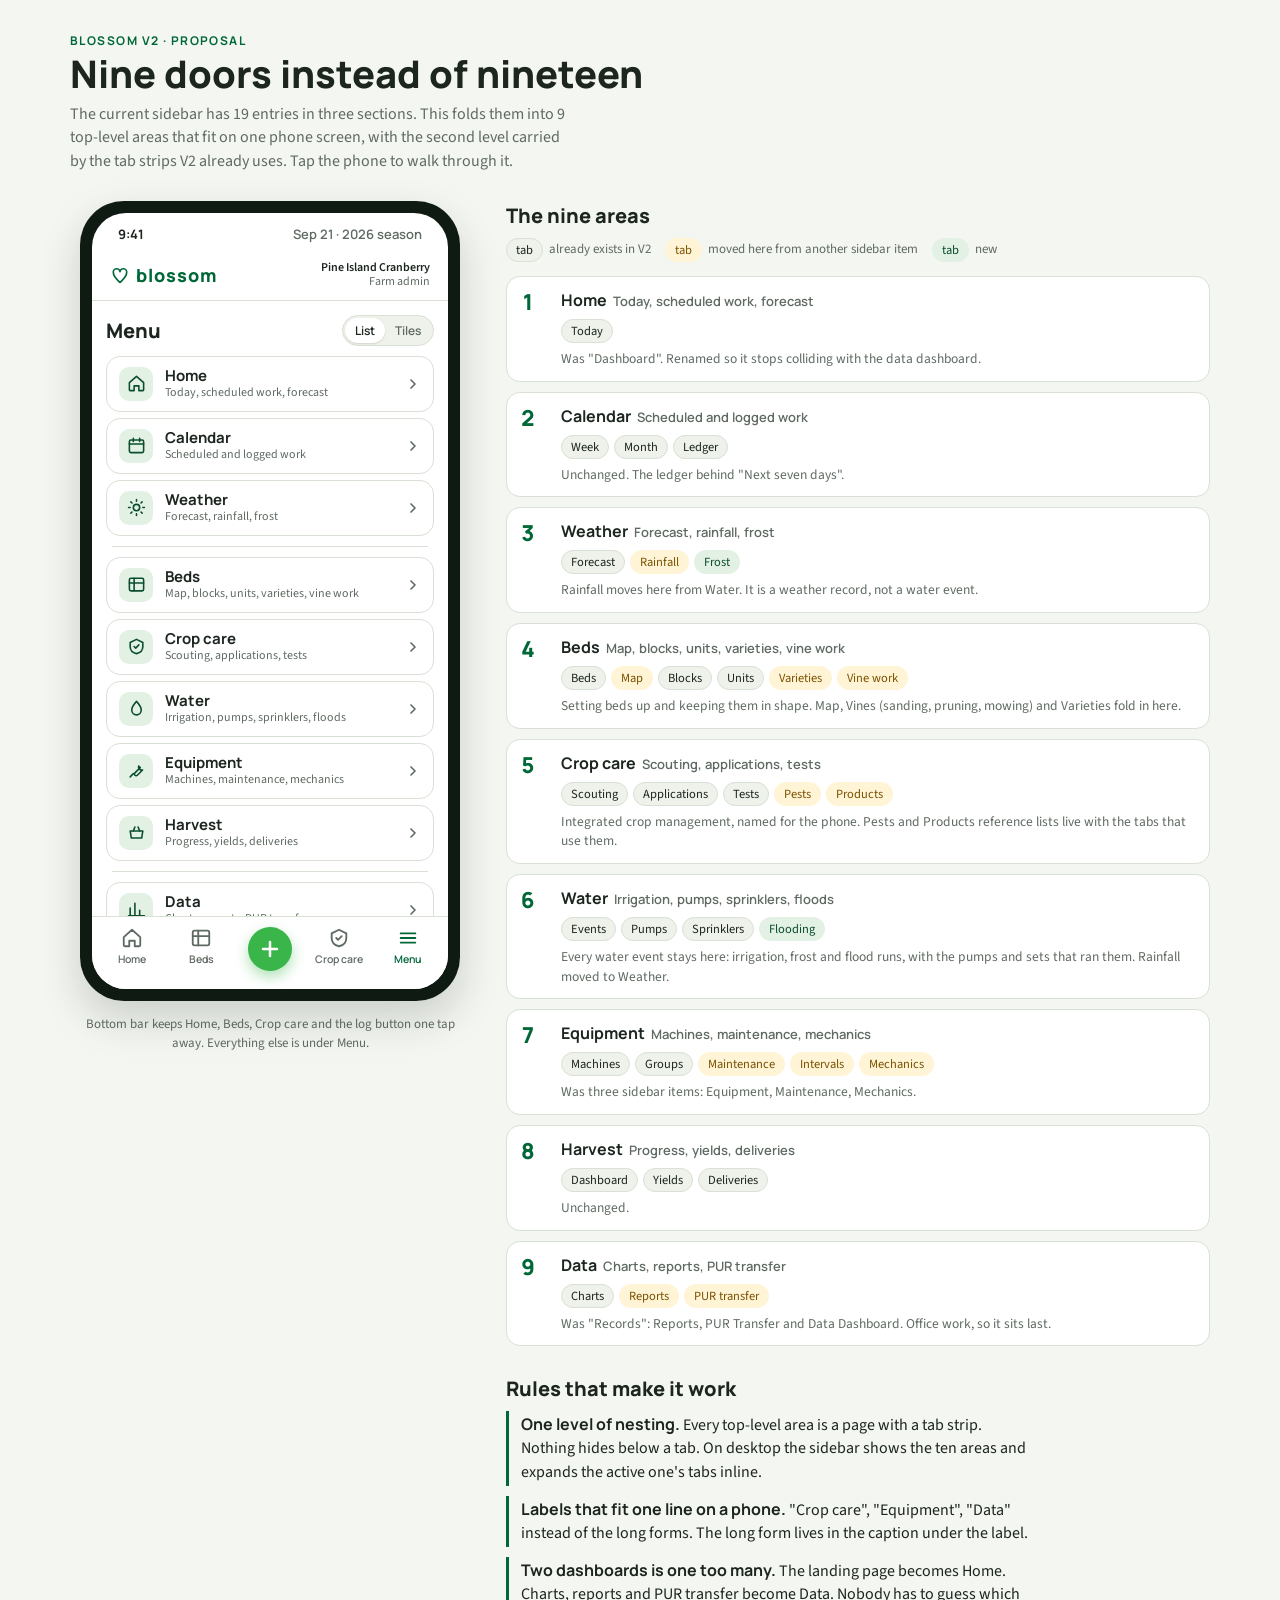
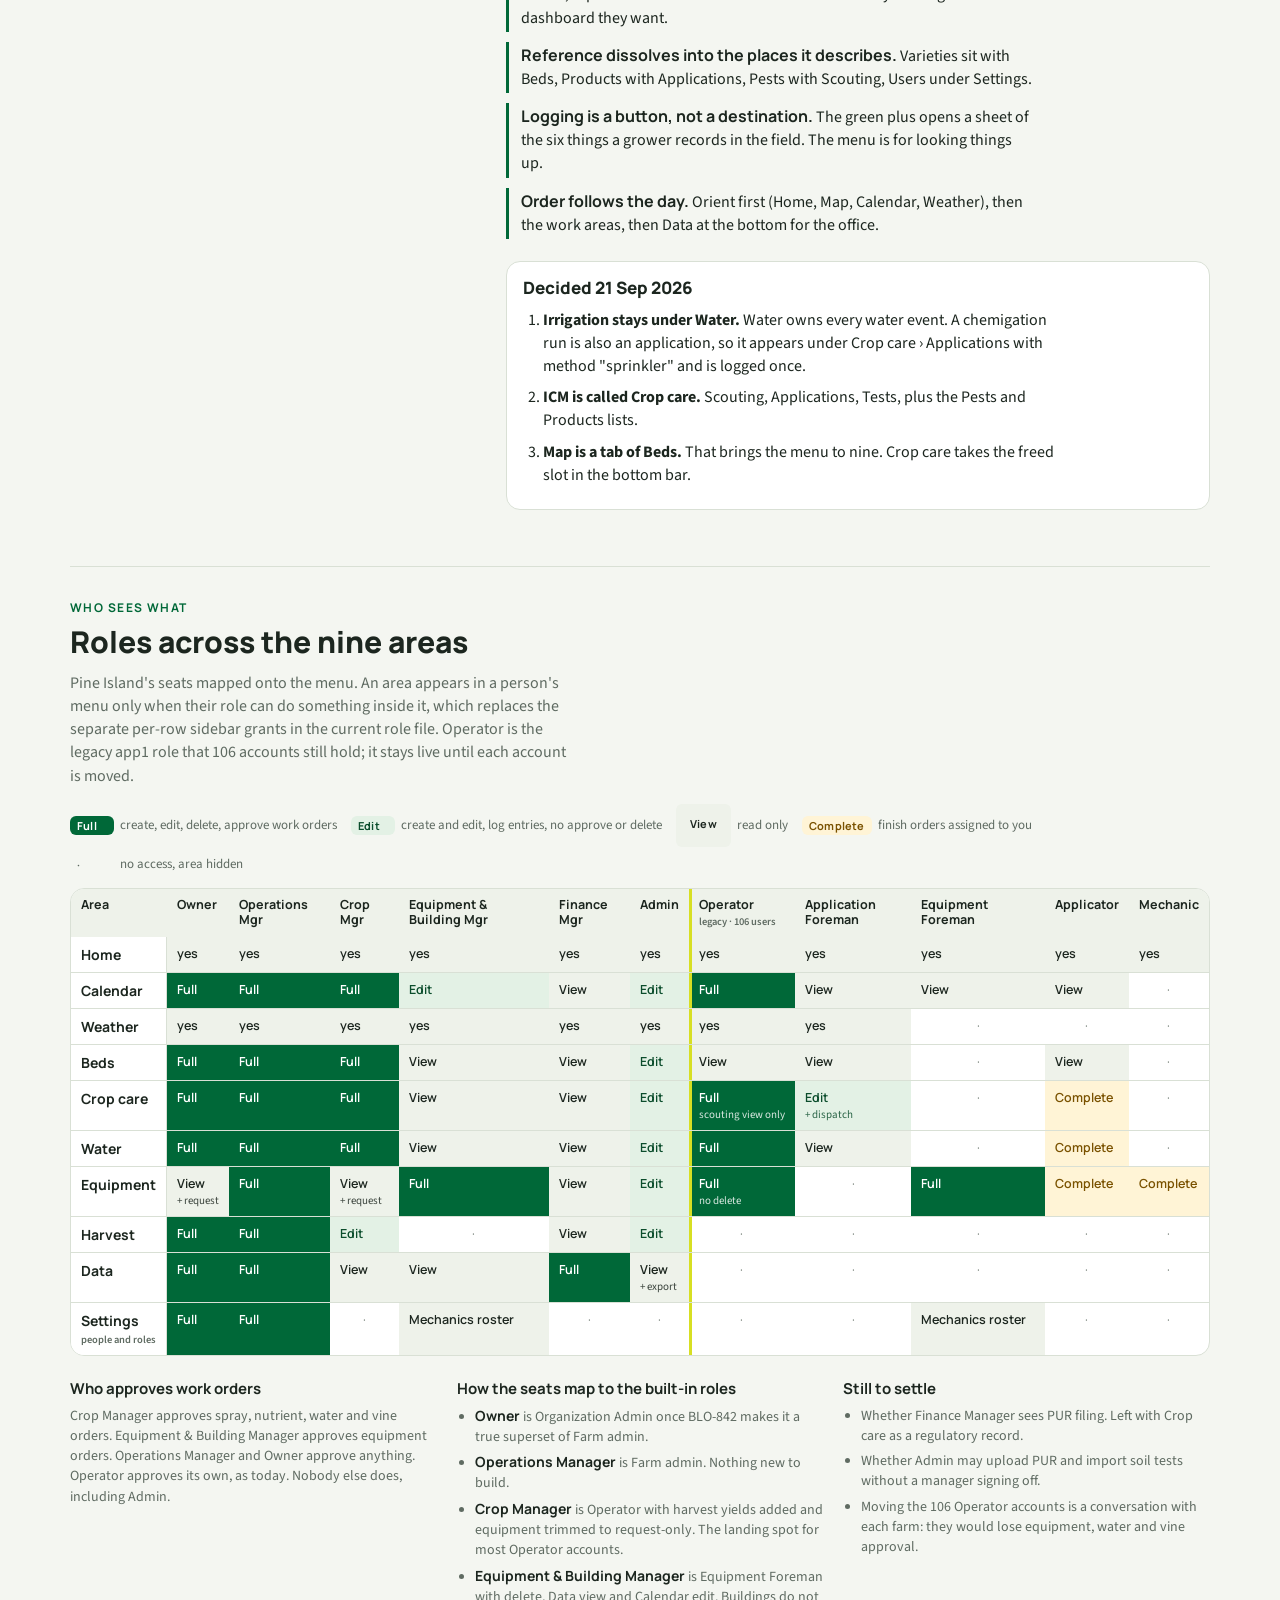
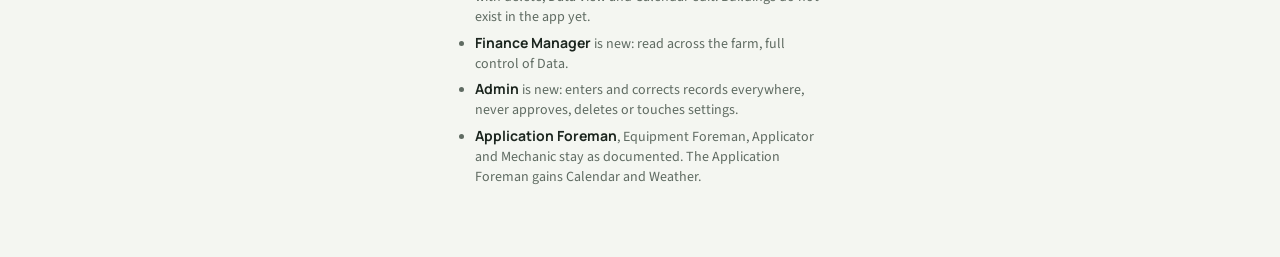
==== commit 17e7a534: "Add roles-by-area matrix section Co-Authored-By: Claude Fable 5.1 <noreply@anthropic.com>" ====
--- a/index.html
+++ b/index.html
@@ -5,7 +5,36 @@
 <meta name="viewport" content="width=device-width, initial-scale=1, viewport-fit=cover">
 <meta name="robots" content="noindex, nofollow">
 <title>Blossom V2 Navigation</title>
-<style>html{color-scheme:light dark;height:100%}body{margin:0}img{max-width:100%}[hidden]{display:none!important}</style>
+<style>html{color-scheme:light dark;height:100%}body{margin:0}img{max-width:100%}[hidden]{display:none!important}
+/* roles matrix */
+.roles{margin-top:56px;padding-top:32px;border-top:1px solid var(--line)}
+.roles h2{font-family:var(--display);font-size:clamp(22px,2.6vw,30px);font-weight:800;margin:4px 0 8px;text-wrap:balance}
+.roles .lede{margin-bottom:16px}
+.roles .legend{margin-bottom:14px}
+.lv{display:inline-block;min-width:44px;text-align:center;font:700 11px var(--display);letter-spacing:.02em;border-radius:6px;padding:2px 7px}
+.lv.full,.matrix td.f{background:var(--accent);color:#fff}
+.lv.edit,.matrix td.e{background:var(--accent-soft);color:var(--accent-ink)}
+.lv.view,.matrix td.v{background:var(--surface-2);color:var(--ink)}
+.lv.done,.matrix td.d{background:var(--moved);color:var(--moved-ink)}
+.lv.none,.matrix td.n{background:transparent;color:var(--muted)}
+.matrix-wrap{overflow-x:auto;border:1px solid var(--line);border-radius:14px;background:var(--surface)}
+.matrix{border-collapse:separate;border-spacing:0;min-width:1080px;width:100%;font-size:13px}
+.matrix th,.matrix td{padding:8px 10px;border-bottom:1px solid var(--line);vertical-align:top;text-align:left}
+.matrix thead th{font:700 12.5px var(--display);color:var(--ink);background:var(--surface-2);position:sticky;top:0;line-height:1.2}
+.matrix thead th small,.matrix tbody th small{display:block;font:600 10.5px var(--body);color:var(--muted);margin-top:2px;letter-spacing:0;text-transform:none}
+.matrix tbody th{font:700 14px var(--display);white-space:nowrap;background:var(--surface);position:sticky;left:0;z-index:1;border-right:1px solid var(--line)}
+.matrix td{font:600 12.5px var(--display);white-space:nowrap}
+.matrix td small{display:block;font:400 11px var(--body);opacity:.85;margin-top:1px}
+.matrix td.n{text-align:center;font-weight:400}
+.matrix .legacy{box-shadow:inset 3px 0 0 var(--lime)}
+.matrix tr:last-child th,.matrix tr:last-child td{border-bottom:0}
+.roles-notes{display:grid;grid-template-columns:repeat(auto-fit,minmax(260px,1fr));gap:20px;margin-top:22px}
+.roles-notes h3{font-family:var(--display);font-size:15px;margin:0 0 6px}
+.roles-notes p,.roles-notes ul{margin:0;font-size:14px;color:var(--muted)}
+.roles-notes ul{padding-left:18px}
+.roles-notes li{margin:0 0 5px}
+.roles-notes b{color:var(--ink);font-family:var(--display)}
+</style>
 <link rel="stylesheet" href="https://fonts.googleapis.com/css2?family=Manrope:wght@500;600;700;800&family=Source+Sans+3:wght@400;600&display=swap">
 <style>
 :root{
@@ -235,6 +264,78 @@
       </div>
     </div>
   </div>
+
+  <section class="roles" id="roles">
+    <div class="eyebrow">Who sees what</div>
+    <h2>Roles across the nine areas</h2>
+    <p class="lede">Pine Island's seats mapped onto the menu. An area appears in a person's menu only when their role can do something inside it, which replaces the separate per-row sidebar grants in the current role file. Operator is the legacy app1 role that 106 accounts still hold; it stays live until each account is moved.</p>
+    <div class="legend">
+      <span><span class="lv full">Full</span> create, edit, delete, approve work orders</span>
+      <span><span class="lv edit">Edit</span> create and edit, log entries, no approve or delete</span>
+      <span><span class="lv view">View</span> read only</span>
+      <span><span class="lv done">Complete</span> finish orders assigned to you</span>
+      <span><span class="lv none">·</span> no access, area hidden</span>
+    </div>
+    <div class="matrix-wrap">
+      <table class="matrix">
+        <thead>
+          <tr>
+            <th scope="col">Area</th>
+            <th scope="col">Owner</th>
+            <th scope="col">Operations Mgr</th>
+            <th scope="col">Crop Mgr</th>
+            <th scope="col">Equipment &amp; Building Mgr</th>
+            <th scope="col">Finance Mgr</th>
+            <th scope="col">Admin</th>
+            <th scope="col" class="legacy">Operator<small>legacy · 106 users</small></th>
+            <th scope="col">Application Foreman</th>
+            <th scope="col">Equipment Foreman</th>
+            <th scope="col">Applicator</th>
+            <th scope="col">Mechanic</th>
+          </tr>
+        </thead>
+        <tbody>
+          <tr><th scope="row">Home</th><td class="v">yes</td><td class="v">yes</td><td class="v">yes</td><td class="v">yes</td><td class="v">yes</td><td class="v">yes</td><td class="v legacy">yes</td><td class="v">yes</td><td class="v">yes</td><td class="v">yes</td><td class="v">yes</td></tr>
+          <tr><th scope="row">Calendar</th><td class="f">Full</td><td class="f">Full</td><td class="f">Full</td><td class="e">Edit</td><td class="v">View</td><td class="e">Edit</td><td class="f legacy">Full</td><td class="v">View</td><td class="v">View</td><td class="v">View</td><td class="n">·</td></tr>
+          <tr><th scope="row">Weather</th><td class="v">yes</td><td class="v">yes</td><td class="v">yes</td><td class="v">yes</td><td class="v">yes</td><td class="v">yes</td><td class="v legacy">yes</td><td class="v">yes</td><td class="n">·</td><td class="n">·</td><td class="n">·</td></tr>
+          <tr><th scope="row">Beds</th><td class="f">Full</td><td class="f">Full</td><td class="f">Full</td><td class="v">View</td><td class="v">View</td><td class="e">Edit</td><td class="v legacy">View</td><td class="v">View</td><td class="n">·</td><td class="v">View</td><td class="n">·</td></tr>
+          <tr><th scope="row">Crop care</th><td class="f">Full</td><td class="f">Full</td><td class="f">Full</td><td class="v">View</td><td class="v">View</td><td class="e">Edit</td><td class="f legacy">Full<small>scouting view only</small></td><td class="e">Edit<small>+ dispatch</small></td><td class="n">·</td><td class="d">Complete</td><td class="n">·</td></tr>
+          <tr><th scope="row">Water</th><td class="f">Full</td><td class="f">Full</td><td class="f">Full</td><td class="v">View</td><td class="v">View</td><td class="e">Edit</td><td class="f legacy">Full</td><td class="v">View</td><td class="n">·</td><td class="d">Complete</td><td class="n">·</td></tr>
+          <tr><th scope="row">Equipment</th><td class="v">View<small>+ request</small></td><td class="f">Full</td><td class="v">View<small>+ request</small></td><td class="f">Full</td><td class="v">View</td><td class="e">Edit</td><td class="f legacy">Full<small>no delete</small></td><td class="n">·</td><td class="f">Full</td><td class="d">Complete</td><td class="d">Complete</td></tr>
+          <tr><th scope="row">Harvest</th><td class="f">Full</td><td class="f">Full</td><td class="e">Edit</td><td class="n">·</td><td class="v">View</td><td class="e">Edit</td><td class="n legacy">·</td><td class="n">·</td><td class="n">·</td><td class="n">·</td><td class="n">·</td></tr>
+          <tr><th scope="row">Data</th><td class="f">Full</td><td class="f">Full</td><td class="v">View</td><td class="v">View</td><td class="f">Full</td><td class="v">View<small>+ export</small></td><td class="n legacy">·</td><td class="n">·</td><td class="n">·</td><td class="n">·</td><td class="n">·</td></tr>
+          <tr><th scope="row">Settings<small>people and roles</small></th><td class="f">Full</td><td class="f">Full</td><td class="n">·</td><td class="v">Mechanics roster</td><td class="n">·</td><td class="n">·</td><td class="n legacy">·</td><td class="n">·</td><td class="v">Mechanics roster</td><td class="n">·</td><td class="n">·</td></tr>
+        </tbody>
+      </table>
+    </div>
+
+    <div class="roles-notes">
+      <div>
+        <h3>Who approves work orders</h3>
+        <p>Crop Manager approves spray, nutrient, water and vine orders. Equipment &amp; Building Manager approves equipment orders. Operations Manager and Owner approve anything. Operator approves its own, as today. Nobody else does, including Admin.</p>
+      </div>
+      <div>
+        <h3>How the seats map to the built-in roles</h3>
+        <ul>
+          <li><b>Owner</b> is Organization Admin once BLO-842 makes it a true superset of Farm admin.</li>
+          <li><b>Operations Manager</b> is Farm admin. Nothing new to build.</li>
+          <li><b>Crop Manager</b> is Operator with harvest yields added and equipment trimmed to request-only. The landing spot for most Operator accounts.</li>
+          <li><b>Equipment &amp; Building Manager</b> is Equipment Foreman with delete, Data view and Calendar edit. Buildings do not exist in the app yet.</li>
+          <li><b>Finance Manager</b> is new: read across the farm, full control of Data.</li>
+          <li><b>Admin</b> is new: enters and corrects records everywhere, never approves, deletes or touches settings.</li>
+          <li><b>Application Foreman</b>, Equipment Foreman, Applicator and Mechanic stay as documented. The Application Foreman gains Calendar and Weather.</li>
+        </ul>
+      </div>
+      <div>
+        <h3>Still to settle</h3>
+        <ul>
+          <li>Whether Finance Manager sees PUR filing. Left with Crop care as a regulatory record.</li>
+          <li>Whether Admin may upload PUR and import soil tests without a manager signing off.</li>
+          <li>Moving the 106 Operator accounts is a conversation with each farm: they would lose equipment, water and vine approval.</li>
+        </ul>
+      </div>
+    </div>
+  </section>
 </div>
 
 <script>
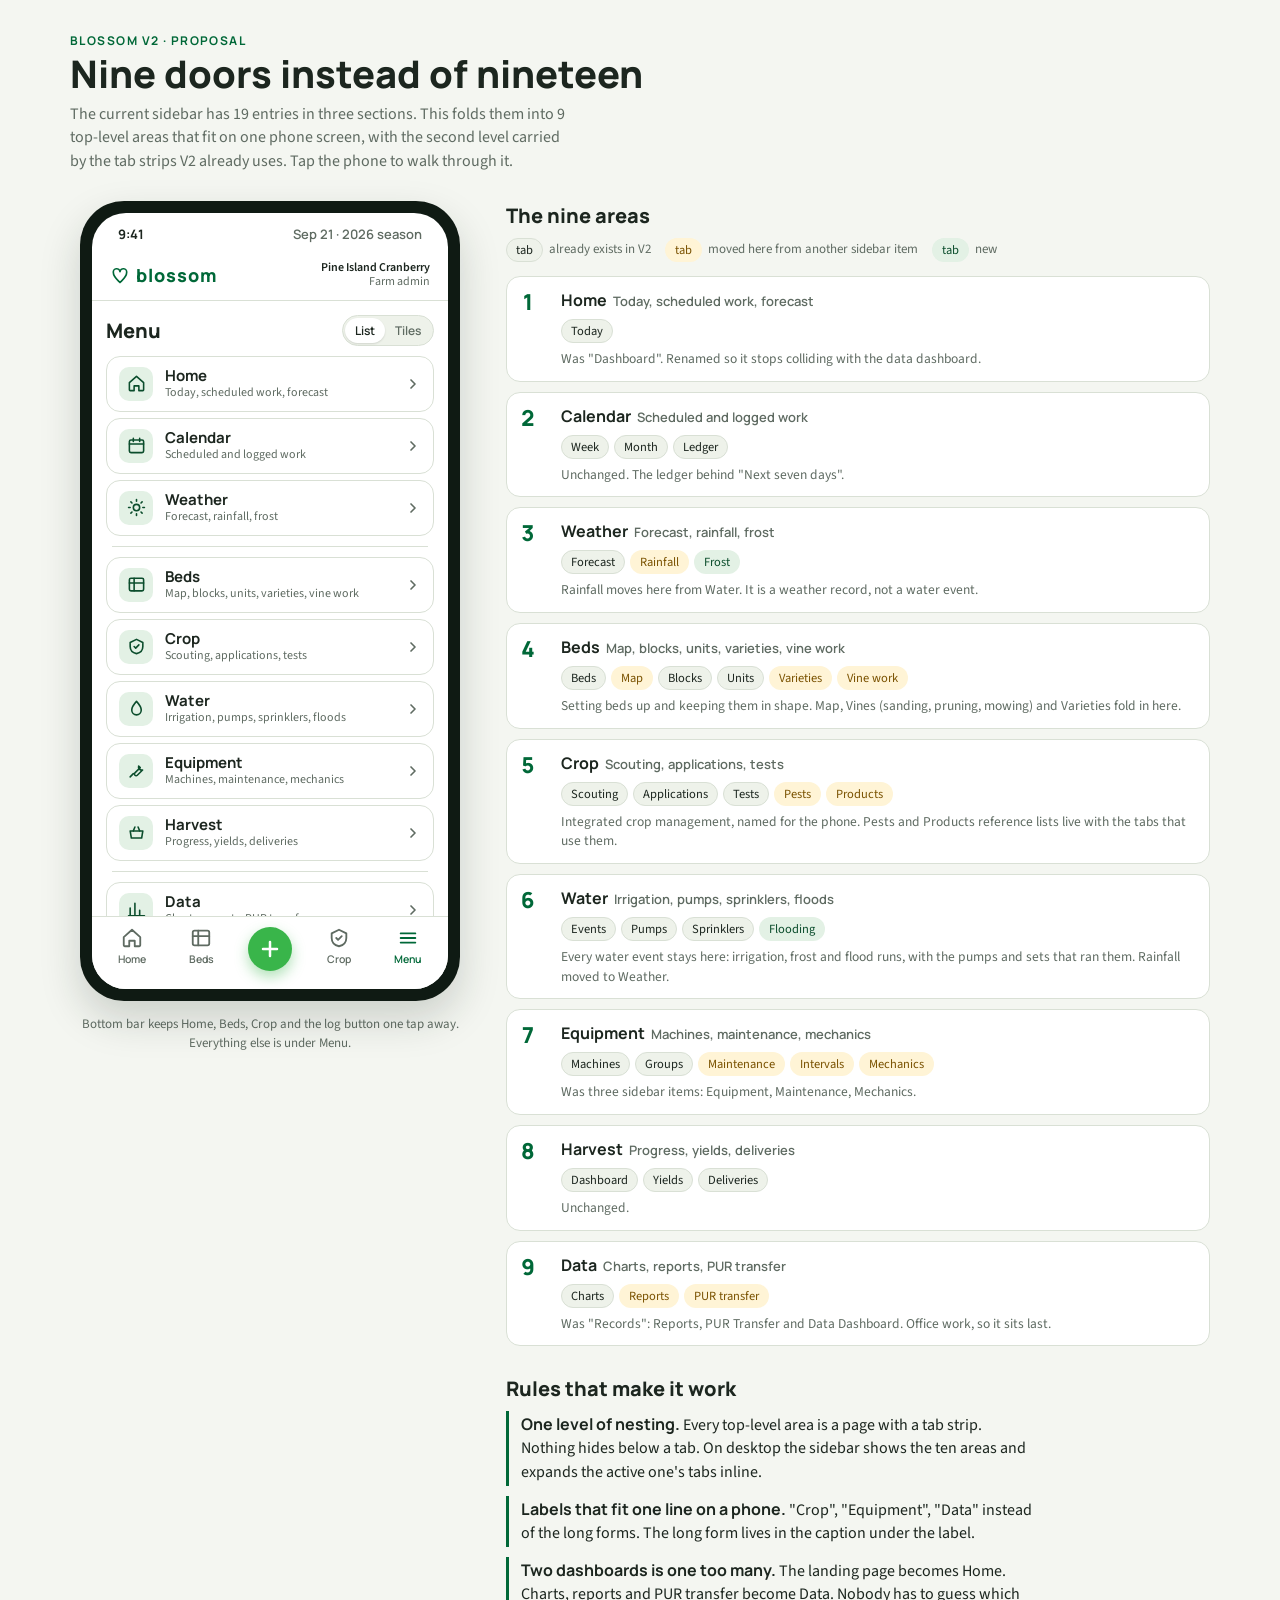
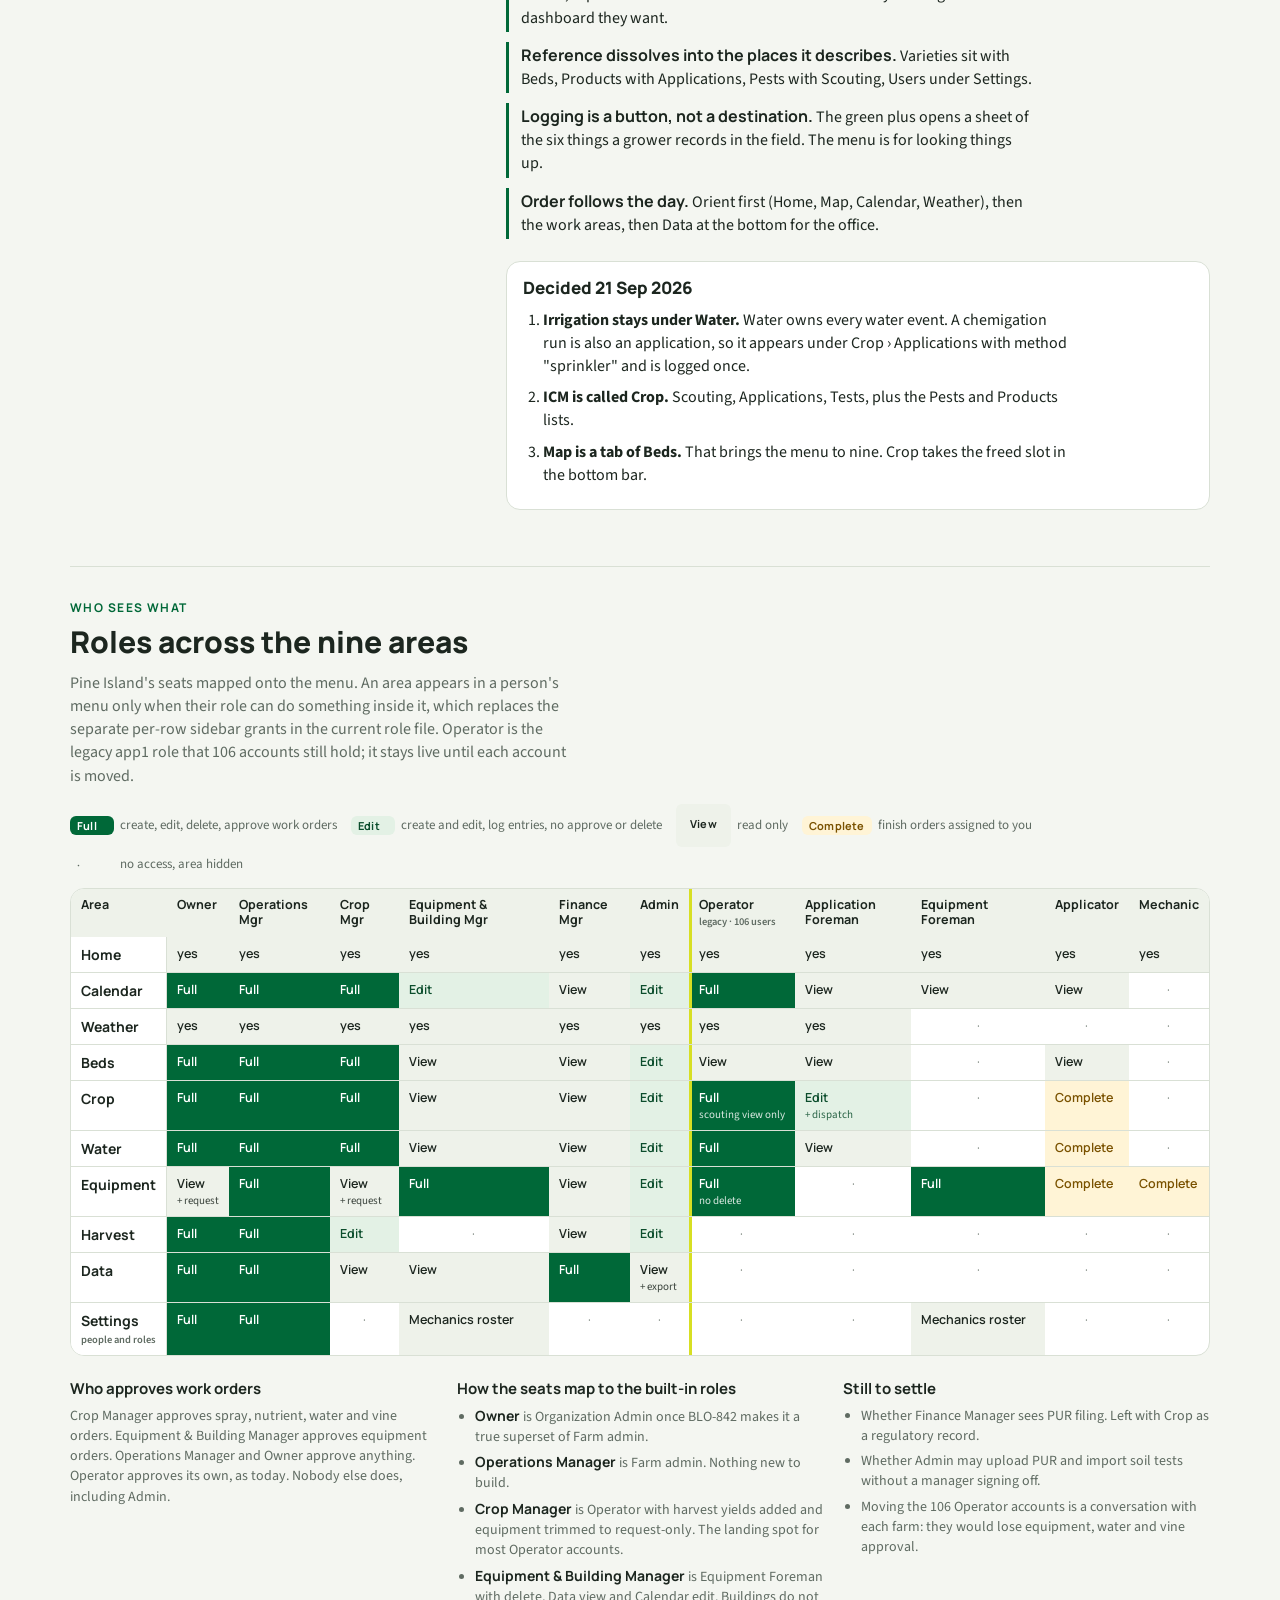
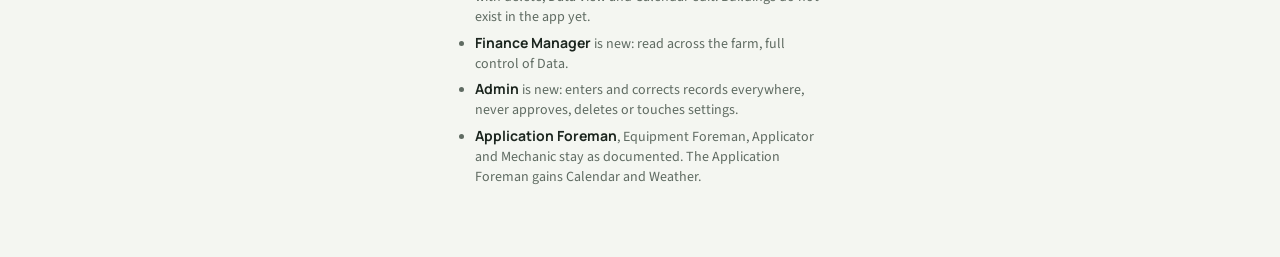
==== commit 70751fbf: "Rename Crop care to Crop Co-Authored-By: Claude Fable 5.1 <noreply@anthropic.com>" ====
--- a/index.html
+++ b/index.html
@@ -213,7 +213,7 @@
             <button type="button" data-go="home"><svg viewBox="0 0 24 24" fill="none" stroke="currentColor" stroke-width="2" stroke-linecap="round" stroke-linejoin="round"><path d="M3 11l9-8 9 8v9a1 1 0 0 1-1 1h-5v-6H9v6H4a1 1 0 0 1-1-1z"/></svg>Home</button>
             <button type="button" data-go="beds"><svg viewBox="0 0 24 24" fill="none" stroke="currentColor" stroke-width="2" stroke-linecap="round" stroke-linejoin="round"><rect x="3" y="4" width="18" height="16" rx="2"/><path d="M3 10h18M9 4v16"/></svg>Beds</button>
             <button type="button" class="plus" id="plusBtn" aria-label="Log something"><span class="dot"><svg viewBox="0 0 24 24" fill="none" stroke="currentColor" stroke-width="2.5" stroke-linecap="round"><path d="M12 5v14M5 12h14"/></svg></span></button>
-            <button type="button" data-go="icm"><svg viewBox="0 0 24 24" fill="none" stroke="currentColor" stroke-width="2" stroke-linecap="round" stroke-linejoin="round"><path d="M12 3l8 4v5c0 5-3.5 8-8 9-4.5-1-8-4-8-9V7z"/><path d="M9 12l2 2 4-4"/></svg>Crop care</button>
+            <button type="button" data-go="icm"><svg viewBox="0 0 24 24" fill="none" stroke="currentColor" stroke-width="2" stroke-linecap="round" stroke-linejoin="round"><path d="M12 3l8 4v5c0 5-3.5 8-8 9-4.5-1-8-4-8-9V7z"/><path d="M9 12l2 2 4-4"/></svg>Crop</button>
             <button type="button" id="menuBtn" aria-current="page"><svg viewBox="0 0 24 24" fill="none" stroke="currentColor" stroke-width="2" stroke-linecap="round"><path d="M4 7h16M4 12h16M4 17h16"/></svg>Menu</button>
           </div>
 
@@ -232,7 +232,7 @@
           </div>
         </div>
       </div>
-      <p class="hint">Bottom bar keeps Home, Beds, Crop care and the log button one tap away. Everything else is under Menu.</p>
+      <p class="hint">Bottom bar keeps Home, Beds, Crop and the log button one tap away. Everything else is under Menu.</p>
     </div>
 
     <div class="doc">
@@ -247,7 +247,7 @@
       <h2>Rules that make it work</h2>
       <ul class="rules">
         <li><b>One level of nesting.</b> Every top-level area is a page with a tab strip. Nothing hides below a tab. On desktop the sidebar shows the ten areas and expands the active one's tabs inline.</li>
-        <li><b>Labels that fit one line on a phone.</b> "Crop care", "Equipment", "Data" instead of the long forms. The long form lives in the caption under the label.</li>
+        <li><b>Labels that fit one line on a phone.</b> "Crop", "Equipment", "Data" instead of the long forms. The long form lives in the caption under the label.</li>
         <li><b>Two dashboards is one too many.</b> The landing page becomes Home. Charts, reports and PUR transfer become Data. Nobody has to guess which dashboard they want.</li>
         <li><b>Reference dissolves into the places it describes.</b> Varieties sit with Beds, Products with Applications, Pests with Scouting, Users under Settings.</li>
         <li><b>Logging is a button, not a destination.</b> The green plus opens a sheet of the six things a grower records in the field. The menu is for looking things up.</li>
@@ -257,9 +257,9 @@
       <div class="decide">
         <h2>Decided 21 Sep 2026</h2>
         <ol>
-          <li><b>Irrigation stays under Water.</b> Water owns every water event. A chemigation run is also an application, so it appears under Crop care › Applications with method "sprinkler" and is logged once.</li>
-          <li><b>ICM is called Crop care.</b> Scouting, Applications, Tests, plus the Pests and Products lists.</li>
-          <li><b>Map is a tab of Beds.</b> That brings the menu to nine. Crop care takes the freed slot in the bottom bar.</li>
+          <li><b>Irrigation stays under Water.</b> Water owns every water event. A chemigation run is also an application, so it appears under Crop › Applications with method "sprinkler" and is logged once.</li>
+          <li><b>ICM is called Crop.</b> Scouting, Applications, Tests, plus the Pests and Products lists.</li>
+          <li><b>Map is a tab of Beds.</b> That brings the menu to nine. Crop takes the freed slot in the bottom bar.</li>
         </ol>
       </div>
     </div>
@@ -299,7 +299,7 @@
           <tr><th scope="row">Calendar</th><td class="f">Full</td><td class="f">Full</td><td class="f">Full</td><td class="e">Edit</td><td class="v">View</td><td class="e">Edit</td><td class="f legacy">Full</td><td class="v">View</td><td class="v">View</td><td class="v">View</td><td class="n">·</td></tr>
           <tr><th scope="row">Weather</th><td class="v">yes</td><td class="v">yes</td><td class="v">yes</td><td class="v">yes</td><td class="v">yes</td><td class="v">yes</td><td class="v legacy">yes</td><td class="v">yes</td><td class="n">·</td><td class="n">·</td><td class="n">·</td></tr>
           <tr><th scope="row">Beds</th><td class="f">Full</td><td class="f">Full</td><td class="f">Full</td><td class="v">View</td><td class="v">View</td><td class="e">Edit</td><td class="v legacy">View</td><td class="v">View</td><td class="n">·</td><td class="v">View</td><td class="n">·</td></tr>
-          <tr><th scope="row">Crop care</th><td class="f">Full</td><td class="f">Full</td><td class="f">Full</td><td class="v">View</td><td class="v">View</td><td class="e">Edit</td><td class="f legacy">Full<small>scouting view only</small></td><td class="e">Edit<small>+ dispatch</small></td><td class="n">·</td><td class="d">Complete</td><td class="n">·</td></tr>
+          <tr><th scope="row">Crop</th><td class="f">Full</td><td class="f">Full</td><td class="f">Full</td><td class="v">View</td><td class="v">View</td><td class="e">Edit</td><td class="f legacy">Full<small>scouting view only</small></td><td class="e">Edit<small>+ dispatch</small></td><td class="n">·</td><td class="d">Complete</td><td class="n">·</td></tr>
           <tr><th scope="row">Water</th><td class="f">Full</td><td class="f">Full</td><td class="f">Full</td><td class="v">View</td><td class="v">View</td><td class="e">Edit</td><td class="f legacy">Full</td><td class="v">View</td><td class="n">·</td><td class="d">Complete</td><td class="n">·</td></tr>
           <tr><th scope="row">Equipment</th><td class="v">View<small>+ request</small></td><td class="f">Full</td><td class="v">View<small>+ request</small></td><td class="f">Full</td><td class="v">View</td><td class="e">Edit</td><td class="f legacy">Full<small>no delete</small></td><td class="n">·</td><td class="f">Full</td><td class="d">Complete</td><td class="d">Complete</td></tr>
           <tr><th scope="row">Harvest</th><td class="f">Full</td><td class="f">Full</td><td class="e">Edit</td><td class="n">·</td><td class="v">View</td><td class="e">Edit</td><td class="n legacy">·</td><td class="n">·</td><td class="n">·</td><td class="n">·</td><td class="n">·</td></tr>
@@ -329,7 +329,7 @@
       <div>
         <h3>Still to settle</h3>
         <ul>
-          <li>Whether Finance Manager sees PUR filing. Left with Crop care as a regulatory record.</li>
+          <li>Whether Finance Manager sees PUR filing. Left with Crop as a regulatory record.</li>
           <li>Whether Admin may upload PUR and import soil tests without a manager signing off.</li>
           <li>Moving the 106 Operator accounts is a conversation with each farm: they would lose equipment, water and vine approval.</li>
         </ul>
@@ -370,10 +370,10 @@
    why:'Setting beds up and keeping them in shape. Map, Vines (sanding, pruning, mowing) and Varieties fold in here.',
    tabs:[['Beds',''],['Map','moved'],['Blocks',''],['Units',''],['Varieties','moved'],['Vine work','moved']],
    body:{b:'Bed maintenance', items:['Map tab: tap a bed on the ground to open it','Sanding, pruning and mowing history by bed','Years since last sanding at a glance','Planted year, production status, acreage']}},
-  {id:'icm', label:'Crop care', cap:'Scouting, applications, tests', group:2,
+  {id:'icm', label:'Crop', cap:'Scouting, applications, tests', group:2,
    why:'Integrated crop management, named for the phone. Pests and Products reference lists live with the tabs that use them.',
    tabs:[['Scouting',''],['Applications',''],['Tests',''],['Pests','moved'],['Products','moved']],
-   body:{b:'Crop care', items:['Sweep counts vs threshold per pest','Applications with method: boom, sprinkler, air','Soil and tissue by list or periodic table','Pest thresholds and product labels one tap from the log']}},
+   body:{b:'Crop', items:['Sweep counts vs threshold per pest','Applications with method: boom, sprinkler, air','Soil and tissue by list or periodic table','Pest thresholds and product labels one tap from the log']}},
   {id:'water', label:'Water', cap:'Irrigation, pumps, sprinklers, floods', group:2,
    why:'Every water event stays here: irrigation, frost and flood runs, with the pumps and sets that ran them. Rainfall moved to Weather.',
    tabs:[['Events',''],['Pumps',''],['Sprinklers',''],['Flooding','new']],
